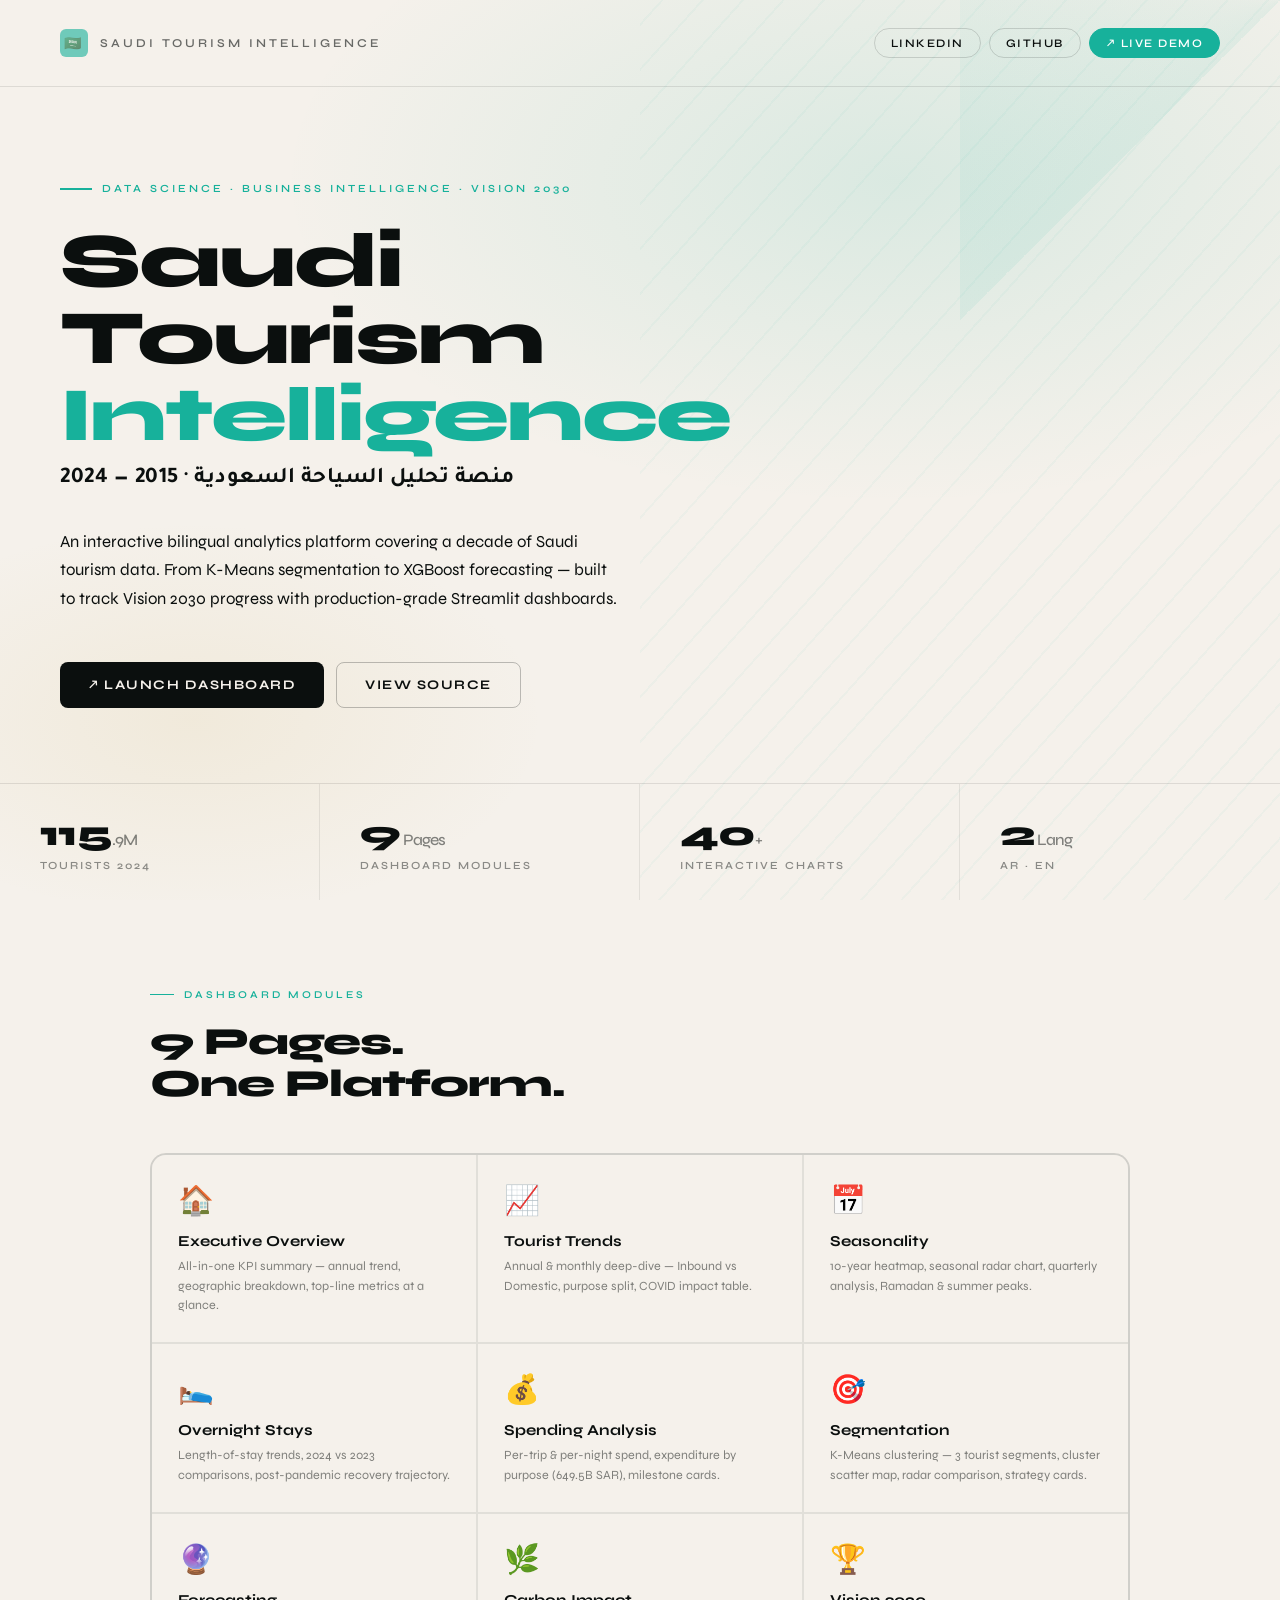
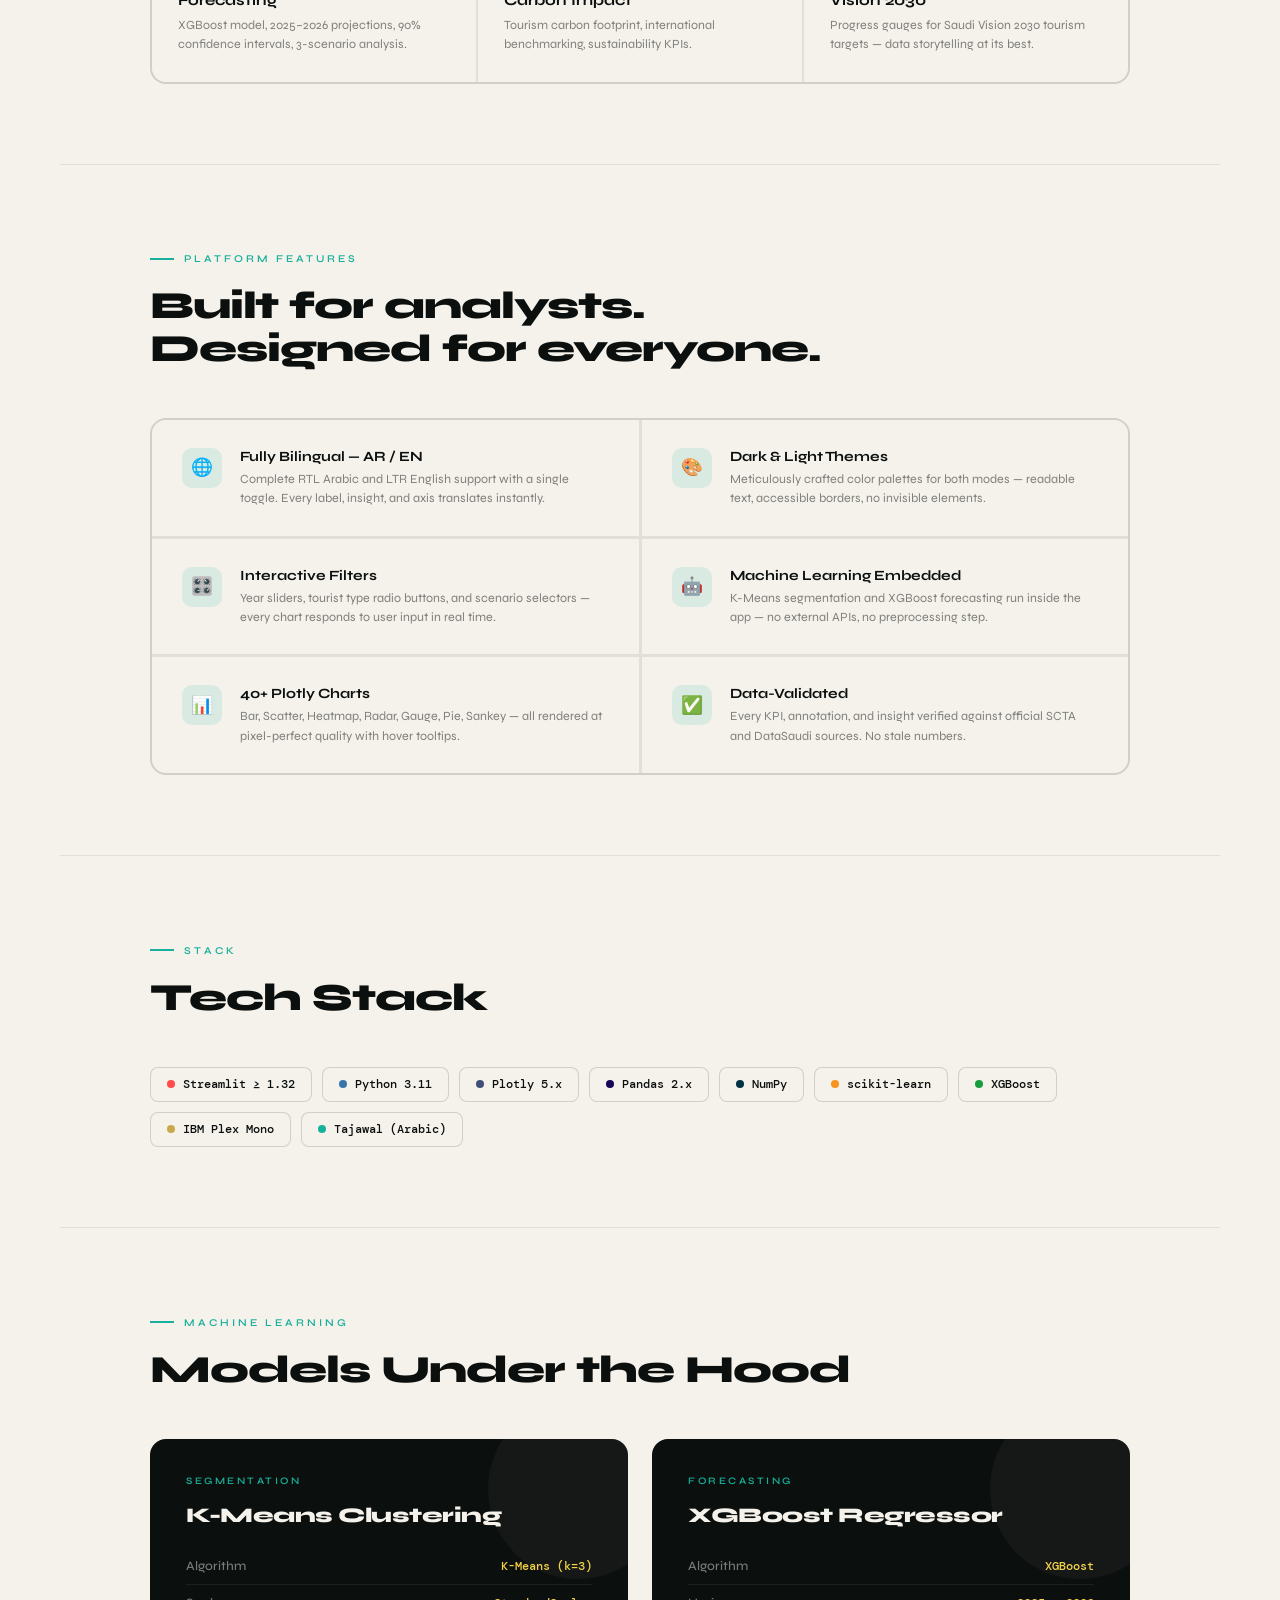
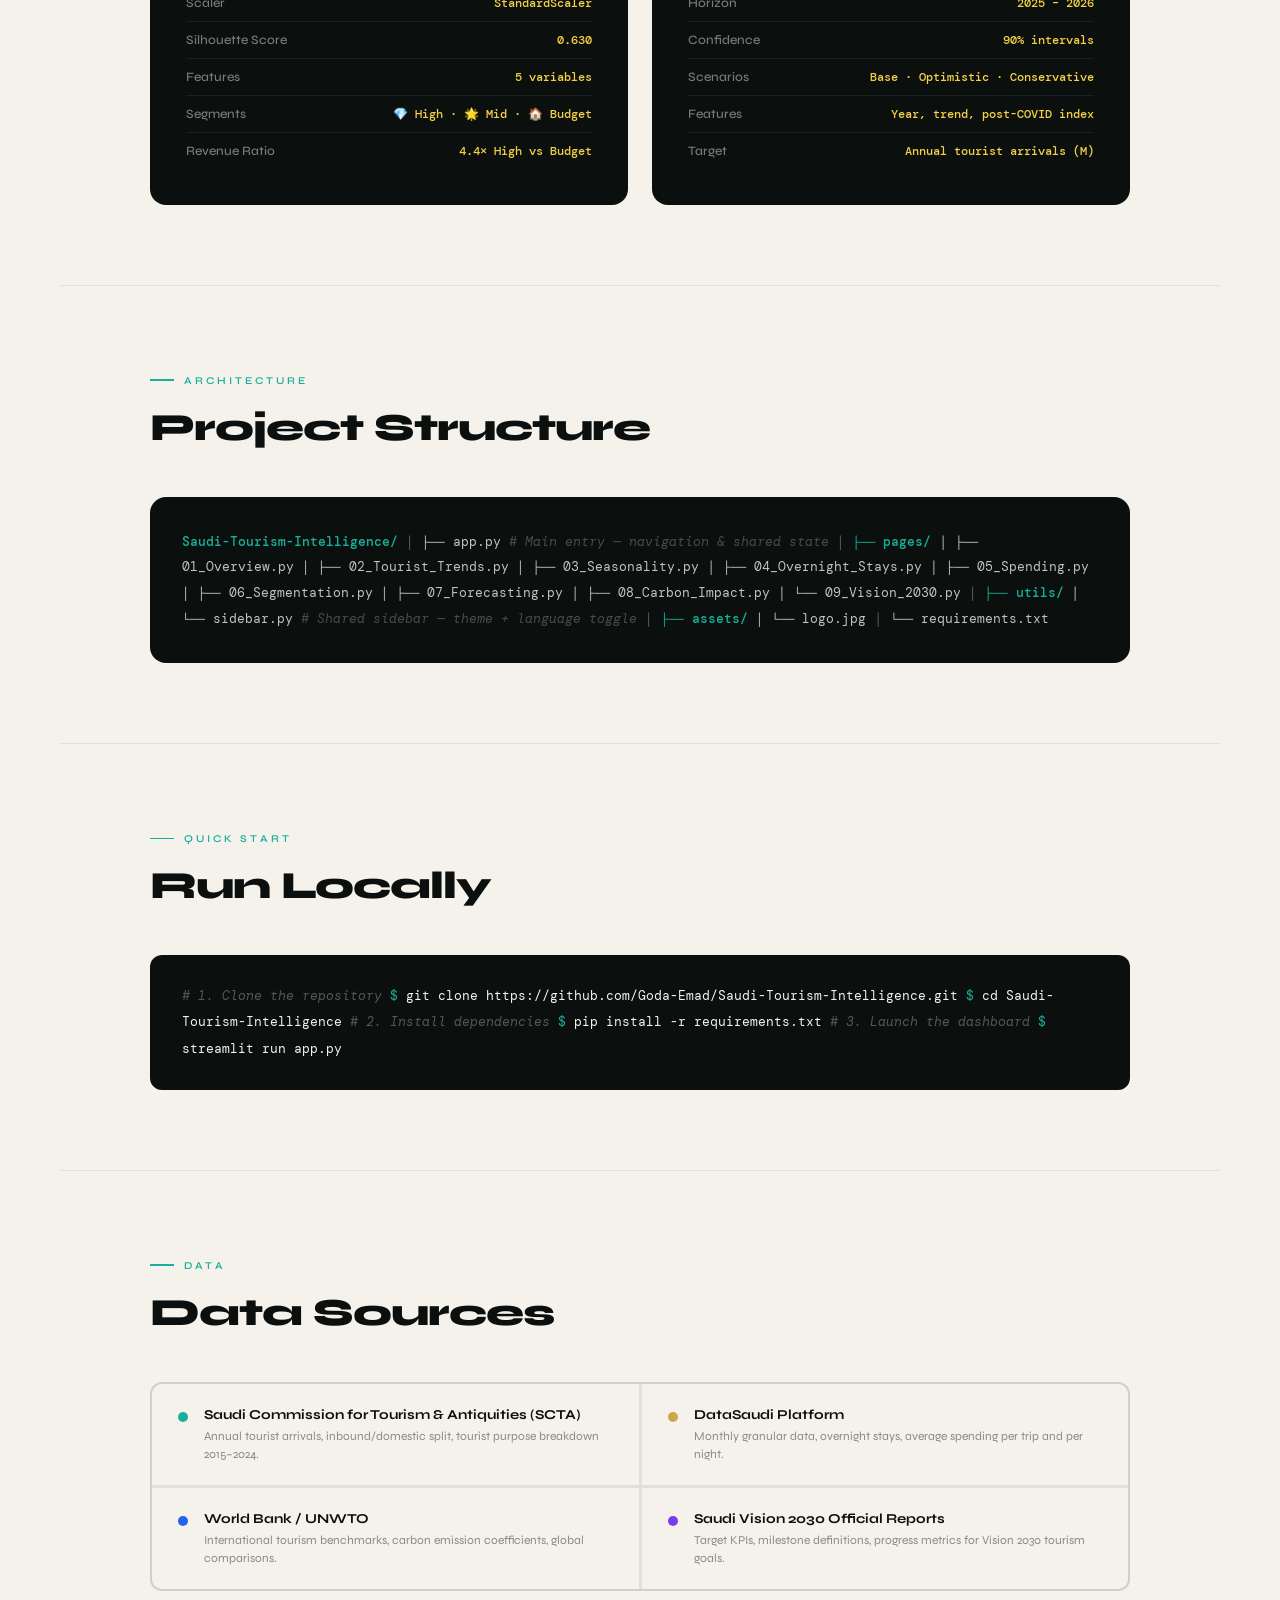
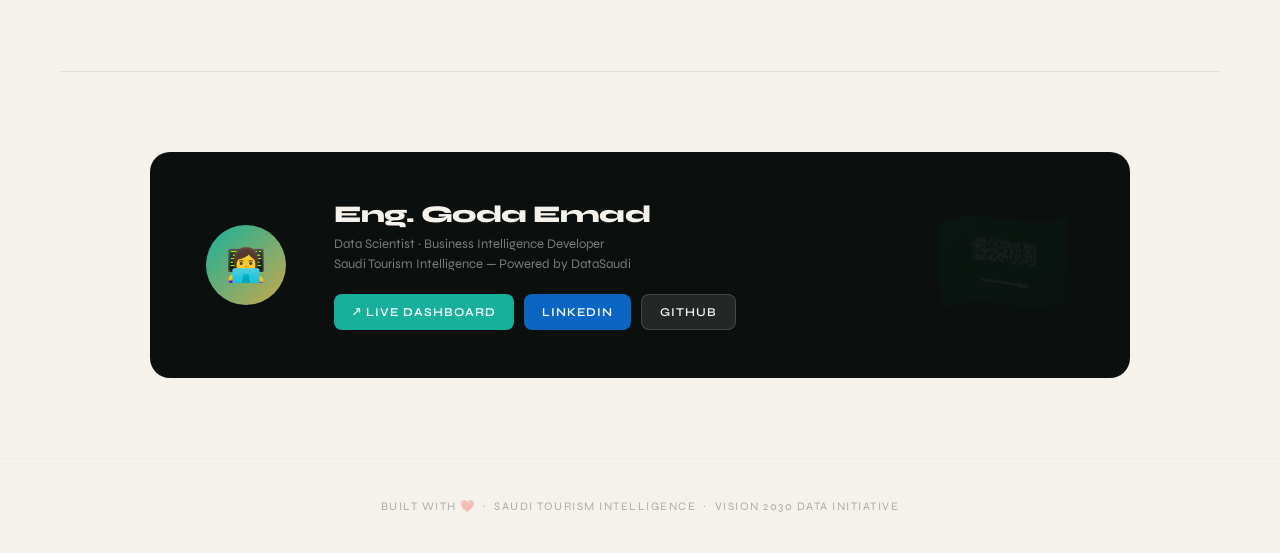
==== index.html @ 0a760229 "Rename README.html to index.html" ====
<!DOCTYPE html>
<html lang="en" dir="ltr">
<head>
<meta charset="UTF-8"/>
<meta name="viewport" content="width=device-width,initial-scale=1"/>
<title>Saudi Tourism Intelligence — README</title>
<link rel="preconnect" href="https://fonts.googleapis.com"/>
<link href="https://fonts.googleapis.com/css2?family=Syne:wght@400;500;600;700;800&family=DM+Mono:wght@400;500&family=Tajawal:wght@300;400;700;800&display=swap" rel="stylesheet"/>
<style>
*,*::before,*::after{box-sizing:border-box;margin:0;padding:0}

:root{
  --ink:#0B0F0E;
  --paper:#F5F1EB;
  --teal:#17B19B;
  --teal-dim:#0D8A79;
  --gold:#C9A84C;
  --gold-pale:#F4D044;
  --blue:#2563EB;
  --red:#DC2626;
  --green:#16A34A;
  --purple:#7C3AED;
  --sand:#E8E0D0;
  --sand2:#D9CEBC;
  --mono:'DM Mono',monospace;
  --display:'Syne',sans-serif;
  --arabic:'Tajawal',sans-serif;
}

html{scroll-behavior:smooth}

body{
  background:var(--paper);
  color:var(--ink);
  font-family:var(--display);
  overflow-x:hidden;
  cursor:default;
}

/* ── NOISE TEXTURE ── */
body::before{
  content:'';
  position:fixed;inset:0;
  background-image:url("data:image/svg+xml,%3Csvg viewBox='0 0 200 200' xmlns='http://www.w3.org/2000/svg'%3E%3Cfilter id='n'%3E%3CfeTurbulence type='fractalNoise' baseFrequency='0.9' numOctaves='4' stitchTiles='stitch'/%3E%3C/filter%3E%3Crect width='100%25' height='100%25' filter='url(%23n)' opacity='0.035'/%3E%3C/svg%3E");
  pointer-events:none;z-index:0;opacity:.6;
}

/* ── HERO ── */
.hero{
  min-height:100vh;
  display:grid;
  grid-template-rows:auto 1fr auto;
  padding:0;
  position:relative;
  overflow:hidden;
}

.hero-bg{
  position:absolute;inset:0;
  background:
    radial-gradient(ellipse 80% 60% at 70% 20%, rgba(23,177,155,.12) 0%, transparent 60%),
    radial-gradient(ellipse 50% 40% at 15% 80%, rgba(201,168,76,.10) 0%, transparent 55%),
    var(--paper);
  z-index:0;
}

/* diagonal stripe accent */
.hero-bg::after{
  content:'';
  position:absolute;
  top:-10%;right:-5%;
  width:55%;height:120%;
  background:repeating-linear-gradient(
    -48deg,
    transparent,transparent 28px,
    rgba(23,177,155,.04) 28px,rgba(23,177,155,.04) 30px
  );
}

.topbar{
  position:relative;z-index:2;
  display:flex;align-items:center;justify-content:space-between;
  padding:28px 60px;
  border-bottom:1px solid rgba(11,15,14,.1);
}

.topbar-logo{
  display:flex;align-items:center;gap:12px;
  font-size:.75rem;font-weight:600;letter-spacing:3px;text-transform:uppercase;
  color:var(--ink);opacity:.6;
}

.topbar-logo span{
  width:28px;height:28px;border-radius:6px;
  background:var(--teal);
  display:flex;align-items:center;justify-content:center;
  font-size:14px;
}

.topbar-links{
  display:flex;gap:8px;
}

.pill-link{
  display:inline-flex;align-items:center;gap:6px;
  padding:7px 16px;border-radius:999px;
  font-size:.72rem;font-weight:600;letter-spacing:1.5px;text-transform:uppercase;
  text-decoration:none;
  border:1.5px solid rgba(11,15,14,.15);
  color:var(--ink);
  transition:all .22s;
}

.pill-link:hover{
  background:var(--ink);color:var(--paper);
  border-color:var(--ink);
  transform:translateY(-1px);
}

.pill-link.accent{
  background:var(--teal);color:#fff;border-color:var(--teal);
}
.pill-link.accent:hover{
  background:var(--teal-dim);border-color:var(--teal-dim);
}

.hero-body{
  position:relative;z-index:2;
  display:flex;flex-direction:column;justify-content:center;
  padding:80px 60px 60px;
  max-width:900px;
}

.eyebrow{
  display:inline-flex;align-items:center;gap:10px;
  font-size:.68rem;font-weight:600;letter-spacing:3px;text-transform:uppercase;
  color:var(--teal);margin-bottom:28px;
  opacity:0;animation:fadeUp .7s .1s forwards;
}

.eyebrow::before{
  content:'';width:32px;height:1.5px;background:var(--teal);
}

h1{
  font-size:clamp(2.8rem,6vw,5.5rem);
  font-weight:800;line-height:1.0;
  letter-spacing:-2px;
  margin-bottom:12px;
  opacity:0;animation:fadeUp .7s .25s forwards;
}

h1 .teal{color:var(--teal)}
h1 .gold{color:var(--gold)}

.arabic-subtitle{
  font-family:var(--arabic);
  font-size:clamp(1rem,2.2vw,1.4rem);
  font-weight:700;
  color:var(--ink);opacity:.45;
  margin-bottom:36px;letter-spacing:.5px;
  opacity:0;animation:fadeUp .7s .35s forwards;
}

.hero-desc{
  font-size:1.05rem;line-height:1.7;
  color:var(--ink);opacity:.7;
  max-width:560px;
  margin-bottom:48px;
  opacity:0;animation:fadeUp .7s .45s forwards;
}

.hero-cta{
  display:flex;gap:12px;flex-wrap:wrap;
  opacity:0;animation:fadeUp .7s .55s forwards;
}

.btn{
  display:inline-flex;align-items:center;gap:8px;
  padding:14px 28px;border-radius:8px;
  font-size:.82rem;font-weight:700;letter-spacing:1.5px;text-transform:uppercase;
  text-decoration:none;transition:all .22s;
}

.btn-primary{
  background:var(--ink);color:var(--paper);
}
.btn-primary:hover{background:#1a2422;transform:translateY(-2px);box-shadow:0 8px 24px rgba(11,15,14,.2)}

.btn-outline{
  background:transparent;color:var(--ink);
  border:1.5px solid rgba(11,15,14,.25);
}
.btn-outline:hover{border-color:var(--ink);transform:translateY(-2px)}

.hero-stats{
  position:relative;z-index:2;
  display:grid;grid-template-columns:repeat(4,1fr);
  border-top:1px solid rgba(11,15,14,.1);
  opacity:0;animation:fadeUp .7s .65s forwards;
}

.hero-stat{
  padding:28px 40px;
  border-right:1px solid rgba(11,15,14,.08);
}
.hero-stat:last-child{border-right:none}

.stat-val{
  font-size:2.2rem;font-weight:800;letter-spacing:-1px;
  color:var(--ink);margin-bottom:4px;
}
.stat-val .unit{font-size:1rem;opacity:.5;font-weight:500}

.stat-lbl{
  font-size:.68rem;letter-spacing:2px;text-transform:uppercase;
  color:var(--ink);opacity:.45;font-weight:600;
}

/* ── SECTIONS ── */
section{
  max-width:1100px;margin:0 auto;
  padding:80px 60px;
  position:relative;z-index:1;
}

.section-eyebrow{
  display:inline-flex;align-items:center;gap:10px;
  font-size:.65rem;font-weight:600;letter-spacing:3px;text-transform:uppercase;
  color:var(--teal);margin-bottom:20px;
}
.section-eyebrow::before{content:'';width:24px;height:1.5px;background:var(--teal)}

.section-title{
  font-size:clamp(1.6rem,3vw,2.4rem);
  font-weight:800;letter-spacing:-1px;
  color:var(--ink);margin-bottom:48px;
  line-height:1.1;
}

/* ── DIVIDER ── */
.divider{
  width:100%;height:1px;
  background:rgba(11,15,14,.08);
  margin:0 60px;width:calc(100% - 120px);
}

/* ── PAGES GRID ── */
.pages-grid{
  display:grid;
  grid-template-columns:repeat(3,1fr);
  gap:2px;
  background:rgba(11,15,14,.08);
  border:2px solid rgba(11,15,14,.08);
  border-radius:16px;overflow:hidden;
}

.page-card{
  background:var(--paper);
  padding:28px 26px;
  transition:all .22s;
  position:relative;overflow:hidden;
}

.page-card:hover{
  background:var(--ink);
  z-index:2;
  transform:scale(1.02);
  box-shadow:0 16px 40px rgba(11,15,14,.25);
}

.page-card::before{
  content:'';
  position:absolute;bottom:0;left:0;right:0;height:3px;
  background:var(--teal);
  transform:scaleX(0);transform-origin:left;
  transition:transform .3s;
}
.page-card:hover::before{transform:scaleX(1)}

.page-emoji{
  font-size:1.8rem;margin-bottom:14px;display:block;
}

.page-name{
  font-size:.95rem;font-weight:700;
  color:var(--ink);margin-bottom:6px;
  transition:color .2s;
}
.page-card:hover .page-name{color:var(--paper)}

.page-desc{
  font-size:.78rem;line-height:1.55;
  color:var(--ink);opacity:.5;
  transition:color .2s,opacity .2s;
}
.page-card:hover .page-desc{color:var(--paper);opacity:.7}

/* ── FEATURES ── */
.features-grid{
  display:grid;grid-template-columns:1fr 1fr;gap:3px;
  background:rgba(11,15,14,.08);border-radius:16px;overflow:hidden;
  border:2px solid rgba(11,15,14,.08);
}

.feature-item{
  background:var(--paper);padding:28px 30px;
  display:flex;gap:18px;align-items:flex-start;
}

.feature-icon{
  width:40px;height:40px;border-radius:10px;
  display:flex;align-items:center;justify-content:center;
  font-size:1.1rem;flex-shrink:0;
  background:rgba(23,177,155,.12);
}

.feature-text h4{
  font-size:.88rem;font-weight:700;color:var(--ink);margin-bottom:4px;
}

.feature-text p{
  font-size:.78rem;line-height:1.55;color:var(--ink);opacity:.5;
}

/* ── TECH STACK ── */
.tech-row{
  display:flex;flex-wrap:wrap;gap:10px;
}

.tech-badge{
  display:inline-flex;align-items:center;gap:8px;
  padding:9px 16px;
  border:1.5px solid rgba(11,15,14,.15);
  border-radius:8px;
  font-family:var(--mono);
  font-size:.72rem;font-weight:500;
  color:var(--ink);
  background:var(--paper);
  transition:all .2s;
}

.tech-badge:hover{
  background:var(--ink);color:var(--paper);
  border-color:var(--ink);transform:translateY(-2px);
}

.tech-badge .dot{
  width:8px;height:8px;border-radius:50%;flex-shrink:0;
}

/* ── ML SECTION ── */
.ml-grid{
  display:grid;grid-template-columns:1fr 1fr;gap:24px;
}

.ml-card{
  background:var(--ink);color:var(--paper);
  border-radius:16px;padding:36px;
  position:relative;overflow:hidden;
}

.ml-card::before{
  content:'';
  position:absolute;top:-40px;right:-40px;
  width:180px;height:180px;border-radius:50%;
  background:rgba(255,255,255,.04);
}

.ml-card-tag{
  font-size:.62rem;font-weight:600;letter-spacing:2.5px;text-transform:uppercase;
  color:var(--teal);margin-bottom:16px;
}

.ml-card h3{
  font-size:1.3rem;font-weight:800;letter-spacing:-.5px;
  margin-bottom:20px;color:var(--paper);
}

.ml-detail{
  display:flex;justify-content:space-between;align-items:center;
  padding:10px 0;
  border-bottom:1px solid rgba(255,255,255,.07);
  font-size:.8rem;
}
.ml-detail:last-child{border-bottom:none}

.ml-detail .key{color:rgba(255,255,255,.45);font-weight:500}
.ml-detail .val{
  font-family:var(--mono);font-size:.75rem;
  color:var(--gold-pale);font-weight:500;
}

/* ── STRUCTURE ── */
.file-tree{
  background:var(--ink);
  border-radius:16px;
  padding:32px;
  font-family:var(--mono);
  font-size:.8rem;
  line-height:2;
  overflow-x:auto;
}

.ft-line{color:rgba(255,255,255,.35)}
.ft-dir{color:var(--teal);font-weight:500}
.ft-file{color:rgba(255,255,255,.75)}
.ft-comment{color:rgba(255,255,255,.25);font-style:italic}

/* ── INSTALL ── */
.code-block{
  background:var(--ink);border-radius:12px;
  padding:28px 32px;
  font-family:var(--mono);font-size:.82rem;line-height:2;
  position:relative;overflow:hidden;
}

.code-block .prompt{color:var(--teal)}
.code-block .cmd{color:var(--paper)}
.code-block .comment{color:rgba(255,255,255,.3);font-style:italic}

/* ── DATA SOURCES ── */
.sources-grid{
  display:grid;grid-template-columns:repeat(2,1fr);gap:3px;
  background:rgba(11,15,14,.08);border-radius:12px;overflow:hidden;
  border:2px solid rgba(11,15,14,.08);
}

.source-item{
  background:var(--paper);padding:22px 26px;
  display:flex;align-items:flex-start;gap:16px;
}

.source-dot{
  width:10px;height:10px;border-radius:50%;
  background:var(--teal);flex-shrink:0;margin-top:6px;
}

.source-item h4{font-size:.85rem;font-weight:700;color:var(--ink);margin-bottom:4px}
.source-item p{font-size:.75rem;color:var(--ink);opacity:.45;line-height:1.5}

/* ── AUTHOR ── */
.author-block{
  display:flex;align-items:center;gap:48px;
  background:var(--ink);border-radius:20px;
  padding:48px 56px;
  position:relative;overflow:hidden;
}

.author-block::before{
  content:'🇸🇦';
  position:absolute;right:56px;top:50%;transform:translateY(-50%);
  font-size:7rem;opacity:.06;line-height:1;
}

.author-avatar{
  width:80px;height:80px;border-radius:50%;
  background:linear-gradient(135deg,var(--teal),var(--gold));
  display:flex;align-items:center;justify-content:center;
  font-size:2rem;flex-shrink:0;
}

.author-info h3{
  font-size:1.5rem;font-weight:800;letter-spacing:-.5px;
  color:var(--paper);margin-bottom:6px;
}

.author-info p{
  font-size:.82rem;color:rgba(255,255,255,.45);margin-bottom:20px;line-height:1.5;
}

.author-links{display:flex;gap:10px;flex-wrap:wrap}

.author-link{
  display:inline-flex;align-items:center;gap:8px;
  padding:10px 18px;border-radius:8px;
  font-size:.75rem;font-weight:600;letter-spacing:1px;text-transform:uppercase;
  text-decoration:none;transition:all .2s;
}

.al-linkedin{background:#0A66C2;color:#fff}
.al-linkedin:hover{background:#0856a8;transform:translateY(-2px)}

.al-github{background:rgba(255,255,255,.1);color:var(--paper);border:1px solid rgba(255,255,255,.15)}
.al-github:hover{background:rgba(255,255,255,.18);transform:translateY(-2px)}

.al-demo{background:var(--teal);color:#fff}
.al-demo:hover{background:var(--teal-dim);transform:translateY(-2px)}

/* ── FOOTER ── */
footer{
  text-align:center;padding:40px 60px;
  border-top:1px solid rgba(11,15,14,.08);
  font-size:.72rem;letter-spacing:1.5px;text-transform:uppercase;
  color:var(--ink);opacity:.3;
}

/* ── ANIMATIONS ── */
@keyframes fadeUp{
  from{opacity:0;transform:translateY(24px)}
  to{opacity:1;transform:translateY(0)}
}

.reveal{
  opacity:0;transform:translateY(20px);
  transition:opacity .6s,transform .6s;
}
.reveal.visible{opacity:1;transform:translateY(0)}

/* stagger children */
.stagger > *:nth-child(1){transition-delay:.0s}
.stagger > *:nth-child(2){transition-delay:.08s}
.stagger > *:nth-child(3){transition-delay:.16s}
.stagger > *:nth-child(4){transition-delay:.24s}
.stagger > *:nth-child(5){transition-delay:.32s}
.stagger > *:nth-child(6){transition-delay:.40s}
.stagger > *:nth-child(7){transition-delay:.48s}
.stagger > *:nth-child(8){transition-delay:.56s}
.stagger > *:nth-child(9){transition-delay:.64s}

/* ── CORNER ACCENT ── */
.corner-accent{
  position:absolute;top:0;right:0;
  width:320px;height:320px;
  opacity:.07;pointer-events:none;
  background:
    conic-gradient(from 225deg at 100% 0%,var(--teal) 0deg,transparent 90deg);
}

@media(max-width:768px){
  .topbar{padding:20px 24px}
  .hero-body{padding:48px 24px 40px}
  section{padding:60px 24px}
  .hero-stats{grid-template-columns:repeat(2,1fr)}
  .pages-grid{grid-template-columns:1fr}
  .features-grid{grid-template-columns:1fr}
  .ml-grid{grid-template-columns:1fr}
  .sources-grid{grid-template-columns:1fr}
  .author-block{flex-direction:column;padding:36px 28px;text-align:center}
  .author-links{justify-content:center}
  .hero-stat{padding:20px 24px}
}
</style>
</head>
<body>

<!-- ══ HERO ══════════════════════════════════════════════════════ -->
<div class="hero">
  <div class="hero-bg"></div>
  <div class="corner-accent"></div>

  <!-- topbar -->
  <nav class="topbar">
    <div class="topbar-logo">
      <span>🇸🇦</span>
      Saudi Tourism Intelligence
    </div>
    <div class="topbar-links">
      <a class="pill-link" href="https://www.linkedin.com/in/goda-emad/" target="_blank">LinkedIn</a>
      <a class="pill-link" href="https://github.com/Goda-Emad/Saudi-Tourism-Intelligence/tree/main" target="_blank">GitHub</a>
      <a class="pill-link accent" href="https://saudi-tourism-intelligence-zyayphbqpoqx623bg5neme.streamlit.app/" target="_blank">↗ Live Demo</a>
    </div>
  </nav>

  <!-- hero body -->
  <div class="hero-body">
    <div class="eyebrow">Data Science · Business Intelligence · Vision 2030</div>
    <h1>Saudi Tourism<br/><span class="teal">Intelligence</span></h1>
    <div class="arabic-subtitle">منصة تحليل السياحة السعودية · 2015 — 2024</div>
    <p class="hero-desc">
      An interactive bilingual analytics platform covering a decade of Saudi tourism data.
      From K-Means segmentation to XGBoost forecasting — built to track Vision 2030 progress
      with production-grade Streamlit dashboards.
    </p>
    <div class="hero-cta">
      <a class="btn btn-primary" href="https://saudi-tourism-intelligence-zyayphbqpoqx623bg5neme.streamlit.app/" target="_blank">↗ Launch Dashboard</a>
      <a class="btn btn-outline" href="https://github.com/Goda-Emad/Saudi-Tourism-Intelligence/tree/main" target="_blank">View Source</a>
    </div>
  </div>

  <!-- stats -->
  <div class="hero-stats">
    <div class="hero-stat">
      <div class="stat-val">115<span class="unit">.9M</span></div>
      <div class="stat-lbl">Tourists 2024</div>
    </div>
    <div class="hero-stat">
      <div class="stat-val">9<span class="unit"> Pages</span></div>
      <div class="stat-lbl">Dashboard Modules</div>
    </div>
    <div class="hero-stat">
      <div class="stat-val">40<span class="unit">+</span></div>
      <div class="stat-lbl">Interactive Charts</div>
    </div>
    <div class="hero-stat">
      <div class="stat-val">2<span class="unit"> Lang</span></div>
      <div class="stat-lbl">AR · EN</div>
    </div>
  </div>
</div>

<!-- ══ PAGES ═════════════════════════════════════════════════════ -->
<section>
  <div class="section-eyebrow reveal">Dashboard Modules</div>
  <h2 class="section-title reveal">9 Pages.<br/>One Platform.</h2>

  <div class="pages-grid stagger reveal">
    <div class="page-card">
      <span class="page-emoji">🏠</span>
      <div class="page-name">Executive Overview</div>
      <div class="page-desc">All-in-one KPI summary — annual trend, geographic breakdown, top-line metrics at a glance.</div>
    </div>
    <div class="page-card">
      <span class="page-emoji">📈</span>
      <div class="page-name">Tourist Trends</div>
      <div class="page-desc">Annual & monthly deep-dive — Inbound vs Domestic, purpose split, COVID impact table.</div>
    </div>
    <div class="page-card">
      <span class="page-emoji">📅</span>
      <div class="page-name">Seasonality</div>
      <div class="page-desc">10-year heatmap, seasonal radar chart, quarterly analysis, Ramadan & summer peaks.</div>
    </div>
    <div class="page-card">
      <span class="page-emoji">🛌</span>
      <div class="page-name">Overnight Stays</div>
      <div class="page-desc">Length-of-stay trends, 2024 vs 2023 comparisons, post-pandemic recovery trajectory.</div>
    </div>
    <div class="page-card">
      <span class="page-emoji">💰</span>
      <div class="page-name">Spending Analysis</div>
      <div class="page-desc">Per-trip & per-night spend, expenditure by purpose (649.5B SAR), milestone cards.</div>
    </div>
    <div class="page-card">
      <span class="page-emoji">🎯</span>
      <div class="page-name">Segmentation</div>
      <div class="page-desc">K-Means clustering — 3 tourist segments, cluster scatter map, radar comparison, strategy cards.</div>
    </div>
    <div class="page-card">
      <span class="page-emoji">🔮</span>
      <div class="page-name">Forecasting</div>
      <div class="page-desc">XGBoost model, 2025–2026 projections, 90% confidence intervals, 3-scenario analysis.</div>
    </div>
    <div class="page-card">
      <span class="page-emoji">🌿</span>
      <div class="page-name">Carbon Impact</div>
      <div class="page-desc">Tourism carbon footprint, international benchmarking, sustainability KPIs.</div>
    </div>
    <div class="page-card">
      <span class="page-emoji">🏆</span>
      <div class="page-name">Vision 2030</div>
      <div class="page-desc">Progress gauges for Saudi Vision 2030 tourism targets — data storytelling at its best.</div>
    </div>
  </div>
</section>

<div class="divider"></div>

<!-- ══ FEATURES ══════════════════════════════════════════════════ -->
<section>
  <div class="section-eyebrow reveal">Platform Features</div>
  <h2 class="section-title reveal">Built for analysts.<br/>Designed for everyone.</h2>

  <div class="features-grid stagger reveal">
    <div class="feature-item">
      <div class="feature-icon">🌐</div>
      <div class="feature-text">
        <h4>Fully Bilingual — AR / EN</h4>
        <p>Complete RTL Arabic and LTR English support with a single toggle. Every label, insight, and axis translates instantly.</p>
      </div>
    </div>
    <div class="feature-item">
      <div class="feature-icon">🎨</div>
      <div class="feature-text">
        <h4>Dark & Light Themes</h4>
        <p>Meticulously crafted color palettes for both modes — readable text, accessible borders, no invisible elements.</p>
      </div>
    </div>
    <div class="feature-item">
      <div class="feature-icon">🎛️</div>
      <div class="feature-text">
        <h4>Interactive Filters</h4>
        <p>Year sliders, tourist type radio buttons, and scenario selectors — every chart responds to user input in real time.</p>
      </div>
    </div>
    <div class="feature-item">
      <div class="feature-icon">🤖</div>
      <div class="feature-text">
        <h4>Machine Learning Embedded</h4>
        <p>K-Means segmentation and XGBoost forecasting run inside the app — no external APIs, no preprocessing step.</p>
      </div>
    </div>
    <div class="feature-item">
      <div class="feature-icon">📊</div>
      <div class="feature-text">
        <h4>40+ Plotly Charts</h4>
        <p>Bar, Scatter, Heatmap, Radar, Gauge, Pie, Sankey — all rendered at pixel-perfect quality with hover tooltips.</p>
      </div>
    </div>
    <div class="feature-item">
      <div class="feature-icon">✅</div>
      <div class="feature-text">
        <h4>Data-Validated</h4>
        <p>Every KPI, annotation, and insight verified against official SCTA and DataSaudi sources. No stale numbers.</p>
      </div>
    </div>
  </div>
</section>

<div class="divider"></div>

<!-- ══ TECH STACK ═════════════════════════════════════════════════ -->
<section>
  <div class="section-eyebrow reveal">Stack</div>
  <h2 class="section-title reveal">Tech Stack</h2>

  <div class="tech-row reveal stagger">
    <div class="tech-badge"><span class="dot" style="background:#FF4B4B"></span>Streamlit ≥ 1.32</div>
    <div class="tech-badge"><span class="dot" style="background:#3776AB"></span>Python 3.11</div>
    <div class="tech-badge"><span class="dot" style="background:#3F4F75"></span>Plotly 5.x</div>
    <div class="tech-badge"><span class="dot" style="background:#150458"></span>Pandas 2.x</div>
    <div class="tech-badge"><span class="dot" style="background:#013243"></span>NumPy</div>
    <div class="tech-badge"><span class="dot" style="background:#F7931E"></span>scikit-learn</div>
    <div class="tech-badge"><span class="dot" style="background:#189C3E"></span>XGBoost</div>
    <div class="tech-badge"><span class="dot" style="background:#C9A84C"></span>IBM Plex Mono</div>
    <div class="tech-badge"><span class="dot" style="background:#17B19B"></span>Tajawal (Arabic)</div>
  </div>
</section>

<div class="divider"></div>

<!-- ══ ML ════════════════════════════════════════════════════════ -->
<section>
  <div class="section-eyebrow reveal">Machine Learning</div>
  <h2 class="section-title reveal">Models Under the Hood</h2>

  <div class="ml-grid reveal">
    <div class="ml-card">
      <div class="ml-card-tag">Segmentation</div>
      <h3>K-Means Clustering</h3>
      <div class="ml-detail"><span class="key">Algorithm</span><span class="val">K-Means (k=3)</span></div>
      <div class="ml-detail"><span class="key">Scaler</span><span class="val">StandardScaler</span></div>
      <div class="ml-detail"><span class="key">Silhouette Score</span><span class="val">0.630</span></div>
      <div class="ml-detail"><span class="key">Features</span><span class="val">5 variables</span></div>
      <div class="ml-detail"><span class="key">Segments</span><span class="val">💎 High · 🌟 Mid · 🏠 Budget</span></div>
      <div class="ml-detail"><span class="key">Revenue Ratio</span><span class="val">4.4× High vs Budget</span></div>
    </div>
    <div class="ml-card">
      <div class="ml-card-tag">Forecasting</div>
      <h3>XGBoost Regressor</h3>
      <div class="ml-detail"><span class="key">Algorithm</span><span class="val">XGBoost</span></div>
      <div class="ml-detail"><span class="key">Horizon</span><span class="val">2025 – 2026</span></div>
      <div class="ml-detail"><span class="key">Confidence</span><span class="val">90% intervals</span></div>
      <div class="ml-detail"><span class="key">Scenarios</span><span class="val">Base · Optimistic · Conservative</span></div>
      <div class="ml-detail"><span class="key">Features</span><span class="val">Year, trend, post-COVID index</span></div>
      <div class="ml-detail"><span class="key">Target</span><span class="val">Annual tourist arrivals (M)</span></div>
    </div>
  </div>
</section>

<div class="divider"></div>

<!-- ══ FILE STRUCTURE ════════════════════════════════════════════ -->
<section>
  <div class="section-eyebrow reveal">Architecture</div>
  <h2 class="section-title reveal">Project Structure</h2>

  <div class="file-tree reveal">
<span class="ft-dir">Saudi-Tourism-Intelligence/</span>
<span class="ft-line">│</span>
<span class="ft-file">├── app.py                       </span><span class="ft-comment">  # Main entry — navigation & shared state</span>
<span class="ft-line">│</span>
<span class="ft-dir">├── pages/</span>
<span class="ft-file">│   ├── 01_Overview.py</span>
<span class="ft-file">│   ├── 02_Tourist_Trends.py</span>
<span class="ft-file">│   ├── 03_Seasonality.py</span>
<span class="ft-file">│   ├── 04_Overnight_Stays.py</span>
<span class="ft-file">│   ├── 05_Spending.py</span>
<span class="ft-file">│   ├── 06_Segmentation.py</span>
<span class="ft-file">│   ├── 07_Forecasting.py</span>
<span class="ft-file">│   ├── 08_Carbon_Impact.py</span>
<span class="ft-file">│   └── 09_Vision_2030.py</span>
<span class="ft-line">│</span>
<span class="ft-dir">├── utils/</span>
<span class="ft-file">│   └── sidebar.py               </span><span class="ft-comment">  # Shared sidebar — theme + language toggle</span>
<span class="ft-line">│</span>
<span class="ft-dir">├── assets/</span>
<span class="ft-file">│   └── logo.jpg</span>
<span class="ft-line">│</span>
<span class="ft-file">└── requirements.txt</span>
  </div>
</section>

<div class="divider"></div>

<!-- ══ INSTALL ═══════════════════════════════════════════════════ -->
<section>
  <div class="section-eyebrow reveal">Quick Start</div>
  <h2 class="section-title reveal">Run Locally</h2>

  <div class="code-block reveal">
<span class="comment"># 1. Clone the repository</span>
<span class="prompt">$ </span><span class="cmd">git clone https://github.com/Goda-Emad/Saudi-Tourism-Intelligence.git</span>
<span class="prompt">$ </span><span class="cmd">cd Saudi-Tourism-Intelligence</span>

<span class="comment"># 2. Install dependencies</span>
<span class="prompt">$ </span><span class="cmd">pip install -r requirements.txt</span>

<span class="comment"># 3. Launch the dashboard</span>
<span class="prompt">$ </span><span class="cmd">streamlit run app.py</span>
  </div>
</section>

<div class="divider"></div>

<!-- ══ DATA SOURCES ══════════════════════════════════════════════ -->
<section>
  <div class="section-eyebrow reveal">Data</div>
  <h2 class="section-title reveal">Data Sources</h2>

  <div class="sources-grid stagger reveal">
    <div class="source-item">
      <div class="source-dot"></div>
      <div>
        <h4>Saudi Commission for Tourism & Antiquities (SCTA)</h4>
        <p>Annual tourist arrivals, inbound/domestic split, tourist purpose breakdown 2015–2024.</p>
      </div>
    </div>
    <div class="source-item">
      <div class="source-dot" style="background:var(--gold)"></div>
      <div>
        <h4>DataSaudi Platform</h4>
        <p>Monthly granular data, overnight stays, average spending per trip and per night.</p>
      </div>
    </div>
    <div class="source-item">
      <div class="source-dot" style="background:var(--blue)"></div>
      <div>
        <h4>World Bank / UNWTO</h4>
        <p>International tourism benchmarks, carbon emission coefficients, global comparisons.</p>
      </div>
    </div>
    <div class="source-item">
      <div class="source-dot" style="background:var(--purple)"></div>
      <div>
        <h4>Saudi Vision 2030 Official Reports</h4>
        <p>Target KPIs, milestone definitions, progress metrics for Vision 2030 tourism goals.</p>
      </div>
    </div>
  </div>
</section>

<div class="divider"></div>

<!-- ══ AUTHOR ════════════════════════════════════════════════════ -->
<section>
  <div class="author-block reveal">
    <div class="author-avatar">👩‍💻</div>
    <div class="author-info">
      <h3>Eng. Goda Emad</h3>
      <p>Data Scientist · Business Intelligence Developer<br/>
      Saudi Tourism Intelligence — Powered by DataSaudi</p>
      <div class="author-links">
        <a class="author-link al-demo" href="https://saudi-tourism-intelligence-zyayphbqpoqx623bg5neme.streamlit.app/" target="_blank">↗ Live Dashboard</a>
        <a class="author-link al-linkedin" href="https://www.linkedin.com/in/goda-emad/" target="_blank">LinkedIn</a>
        <a class="author-link al-github" href="https://github.com/Goda-Emad/Saudi-Tourism-Intelligence/tree/main" target="_blank">GitHub</a>
      </div>
    </div>
  </div>
</section>

<!-- ══ FOOTER ════════════════════════════════════════════════════ -->
<footer>
  Built with ❤️ &nbsp;·&nbsp; Saudi Tourism Intelligence &nbsp;·&nbsp; Vision 2030 Data Initiative
</footer>

<script>
// scroll reveal
const obs = new IntersectionObserver(entries => {
  entries.forEach(e => {
    if(e.isIntersecting){
      e.target.classList.add('visible');
      // stagger children
      if(e.target.classList.contains('stagger')){
        [...e.target.children].forEach((c,i) => {
          c.style.transitionDelay = (i * 0.07) + 's';
          c.classList.add('reveal');
          setTimeout(() => c.classList.add('visible'), i * 70);
        });
      }
    }
  });
}, {threshold: 0.1});

document.querySelectorAll('.reveal').forEach(el => obs.observe(el));
</script>
</body>
</html>
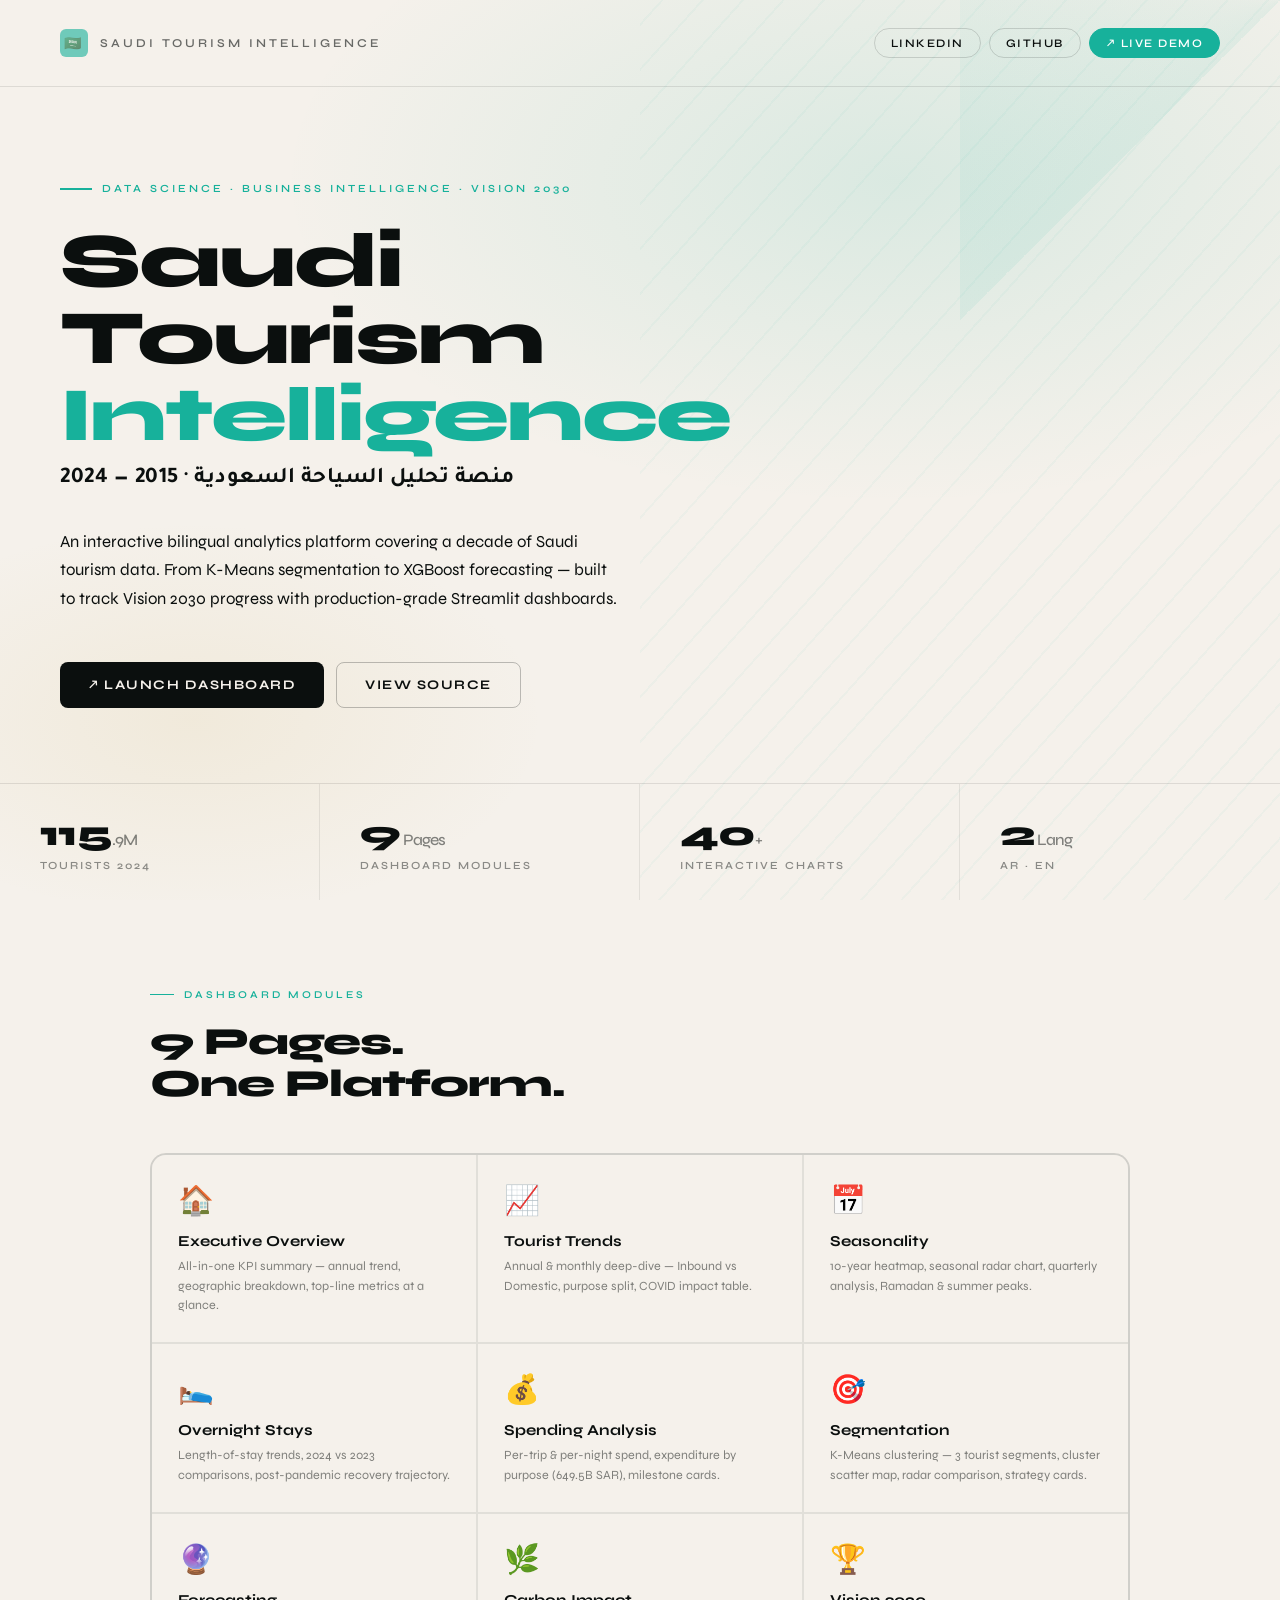
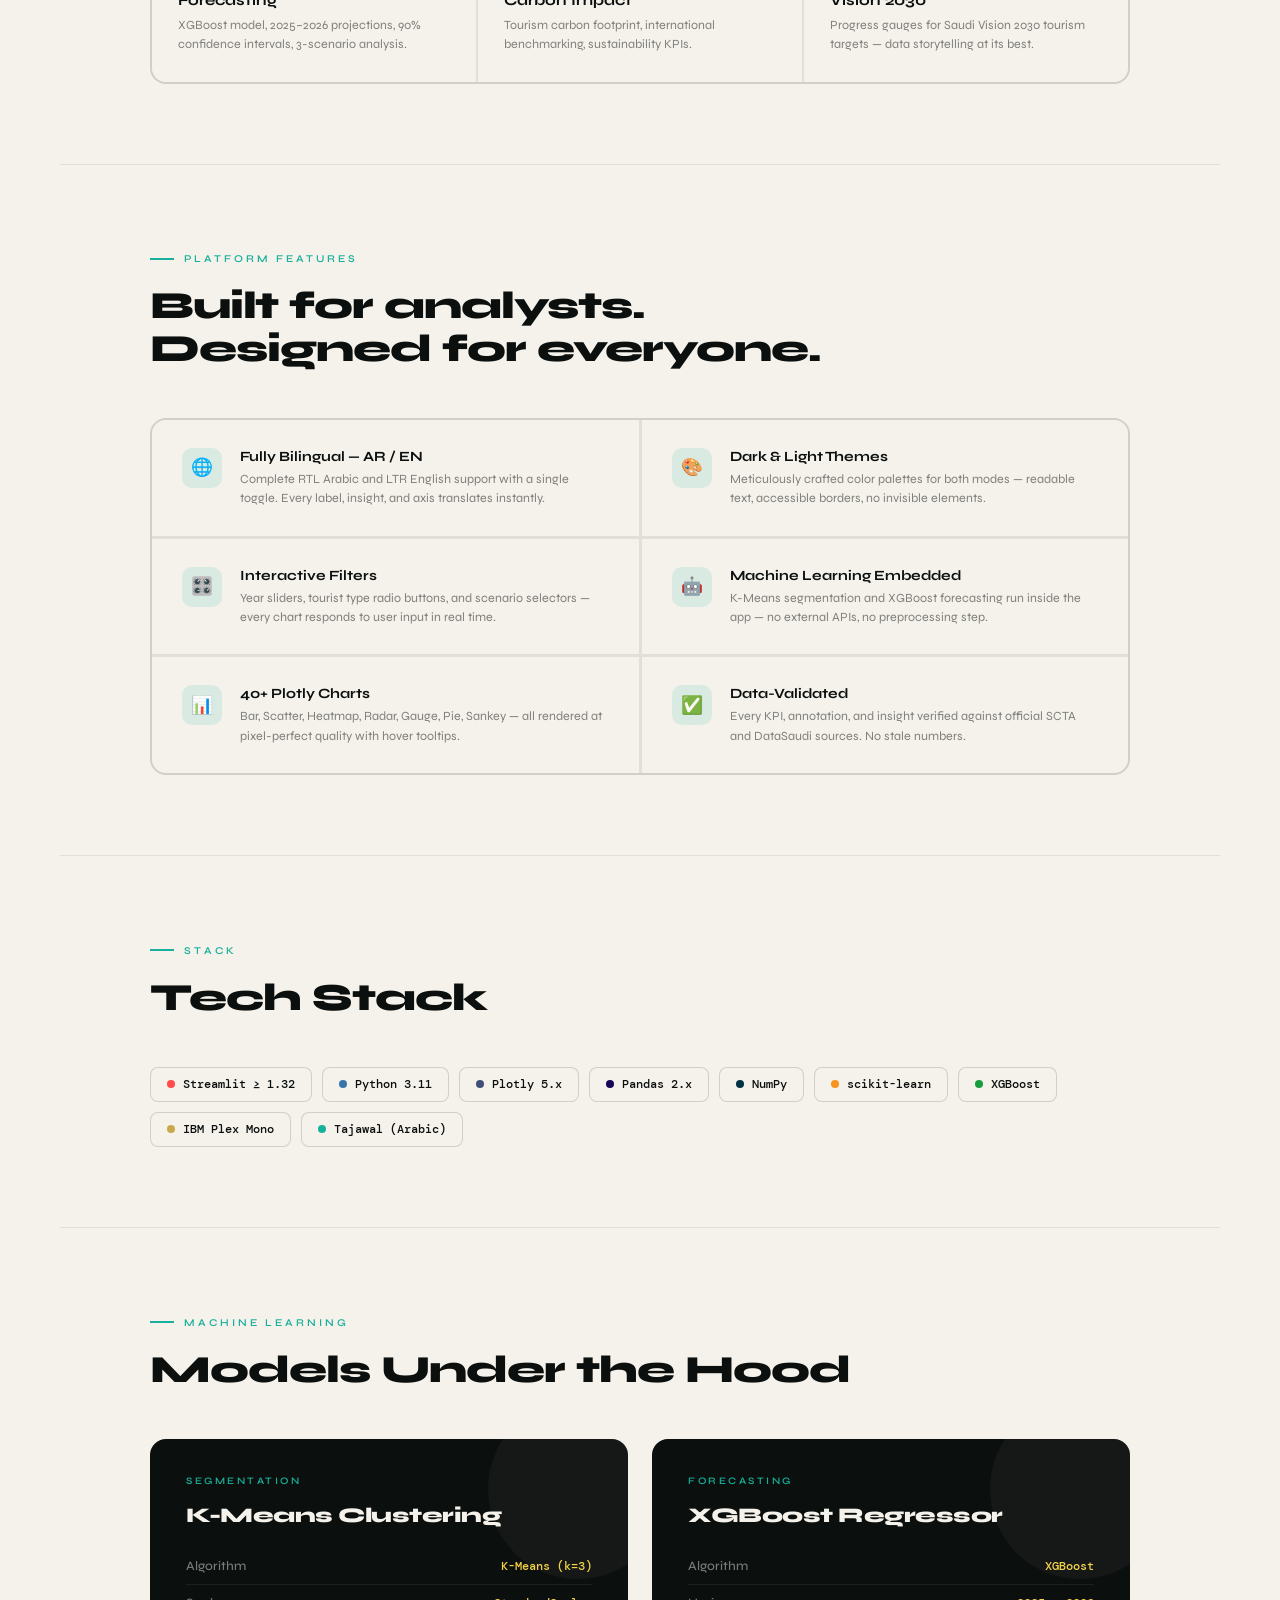
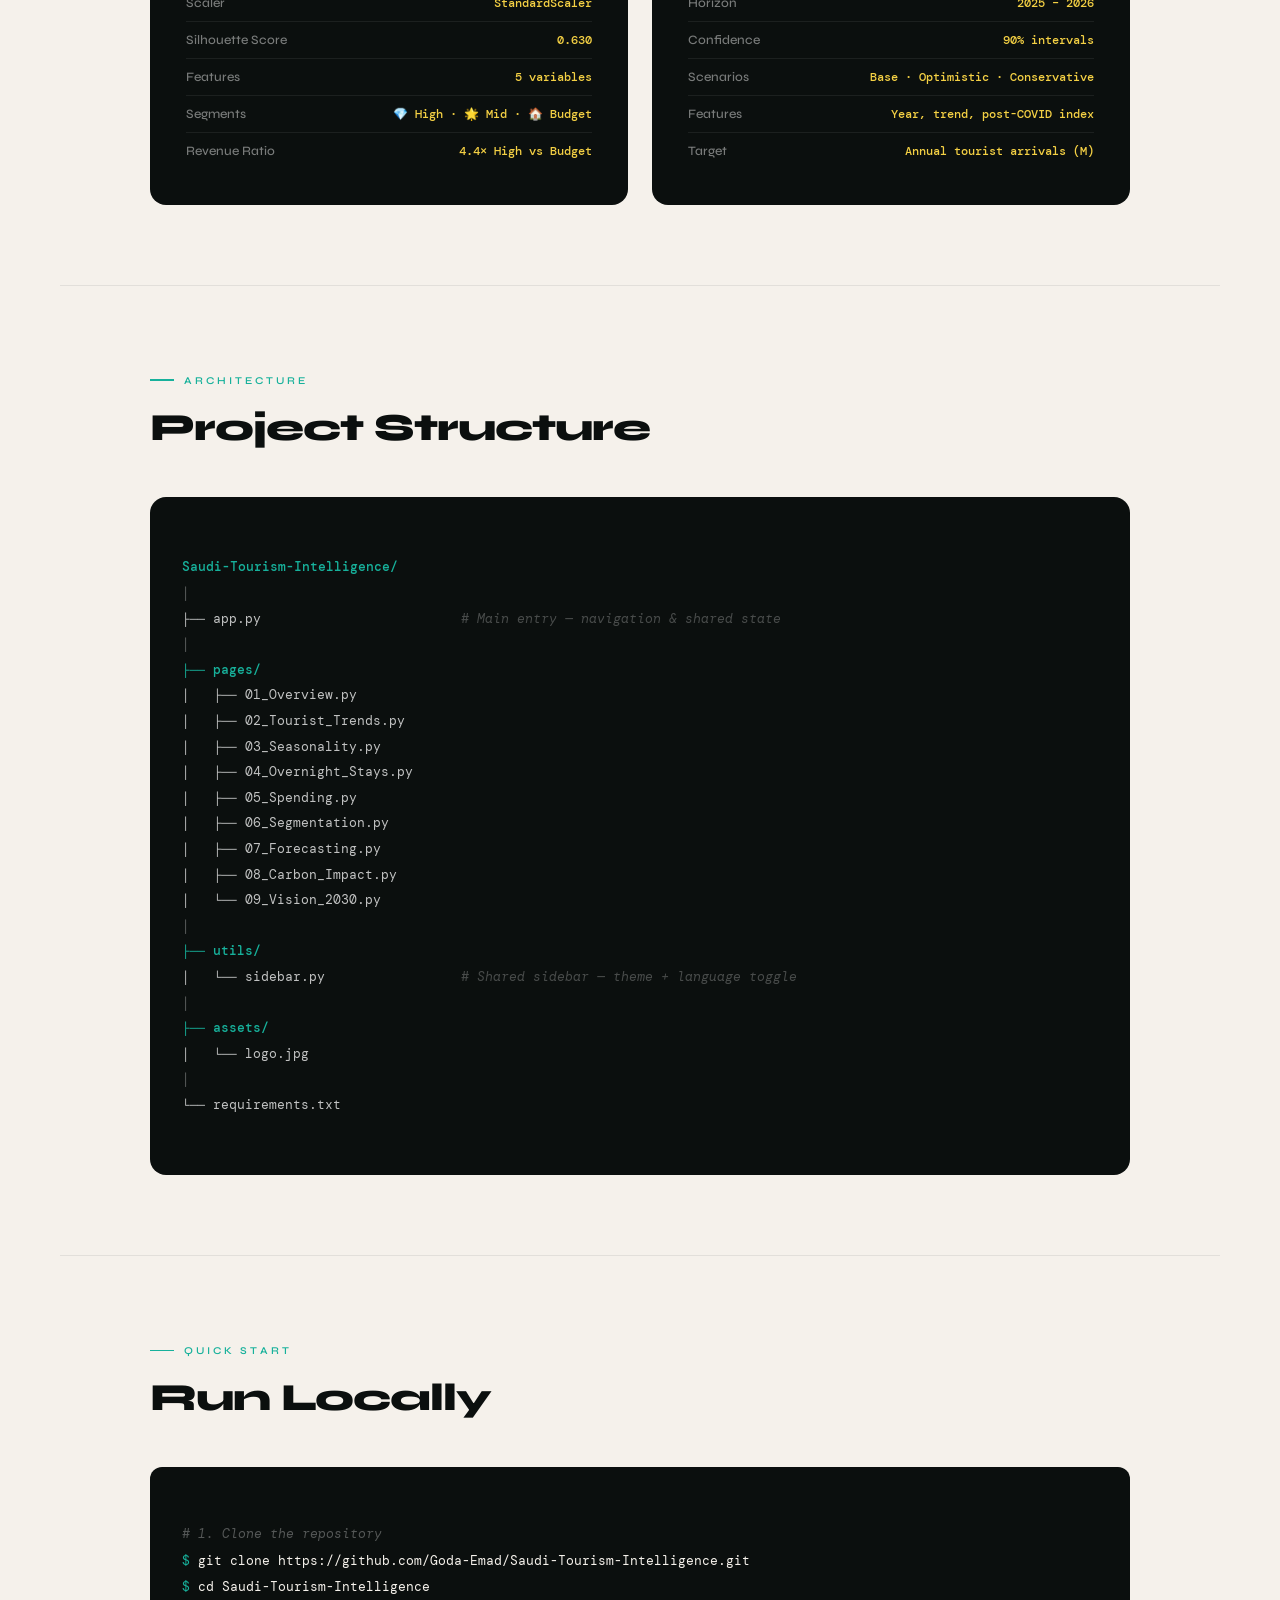
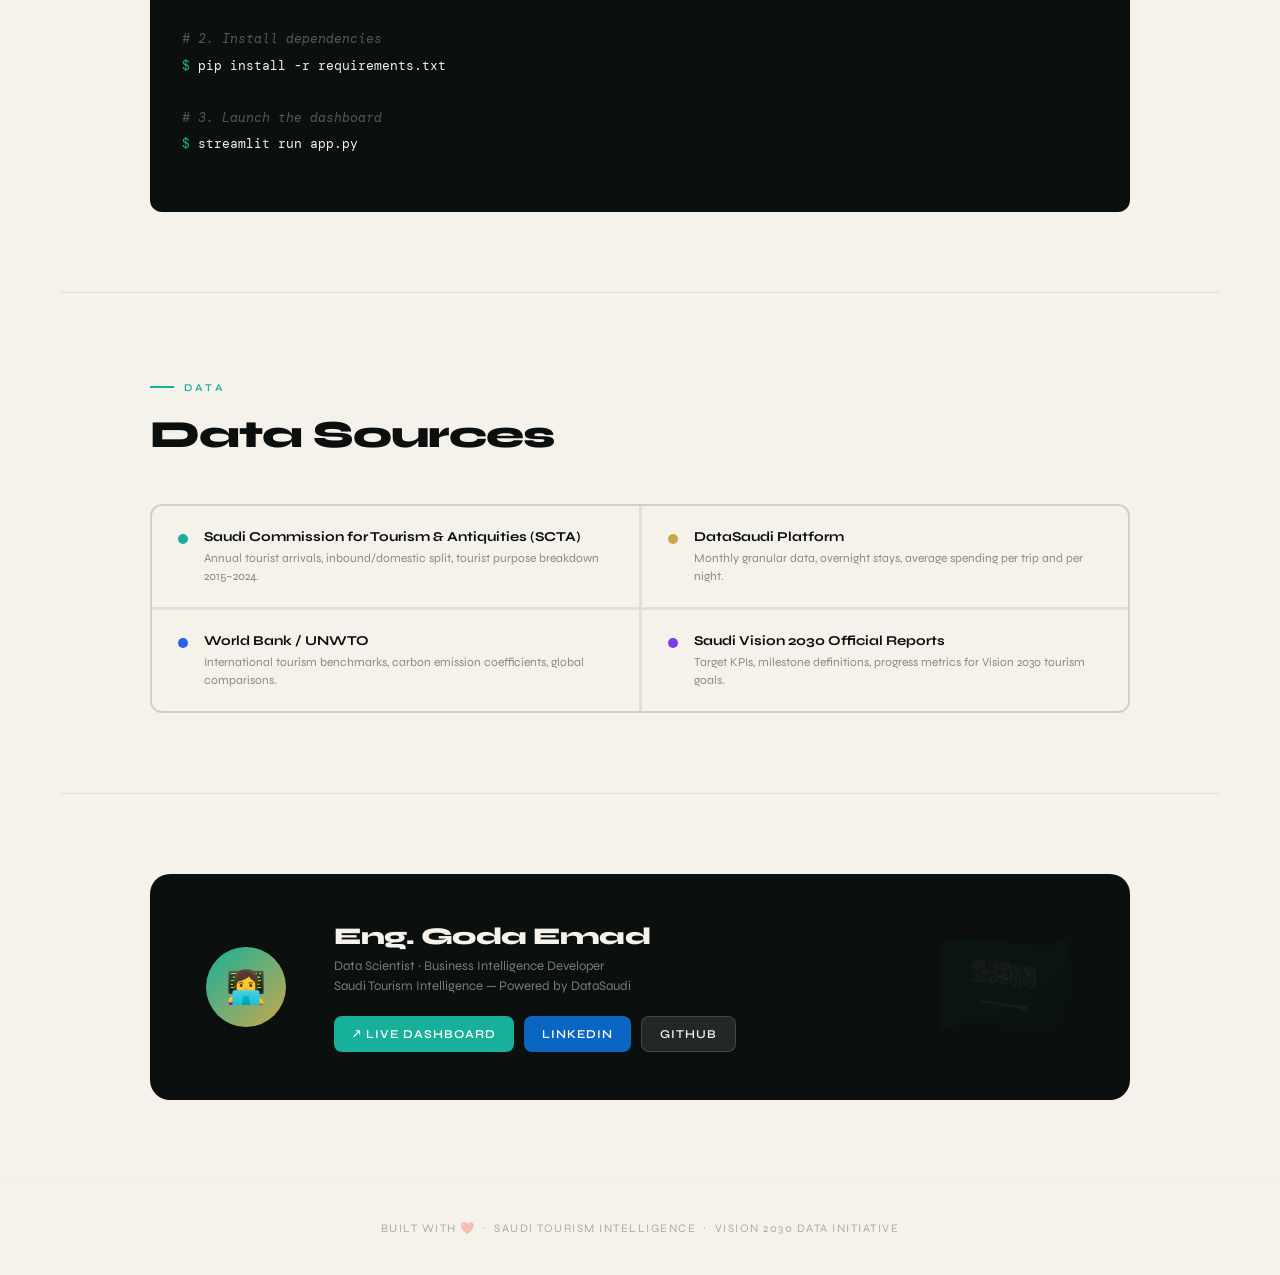
==== commit e4fba7f3: "Update index.html" ====
--- a/index.html
+++ b/index.html
@@ -400,6 +400,8 @@
   font-size:.8rem;
   line-height:2;
   overflow-x:auto;
+  white-space:pre;
+  display:block;
 }
 
 .ft-line{color:rgba(255,255,255,.35)}
@@ -413,6 +415,9 @@
   padding:28px 32px;
   font-family:var(--mono);font-size:.82rem;line-height:2;
   position:relative;overflow:hidden;
+  white-space:pre;
+  display:block;
+  overflow-x:auto;
 }
 
 .code-block .prompt{color:var(--teal)}
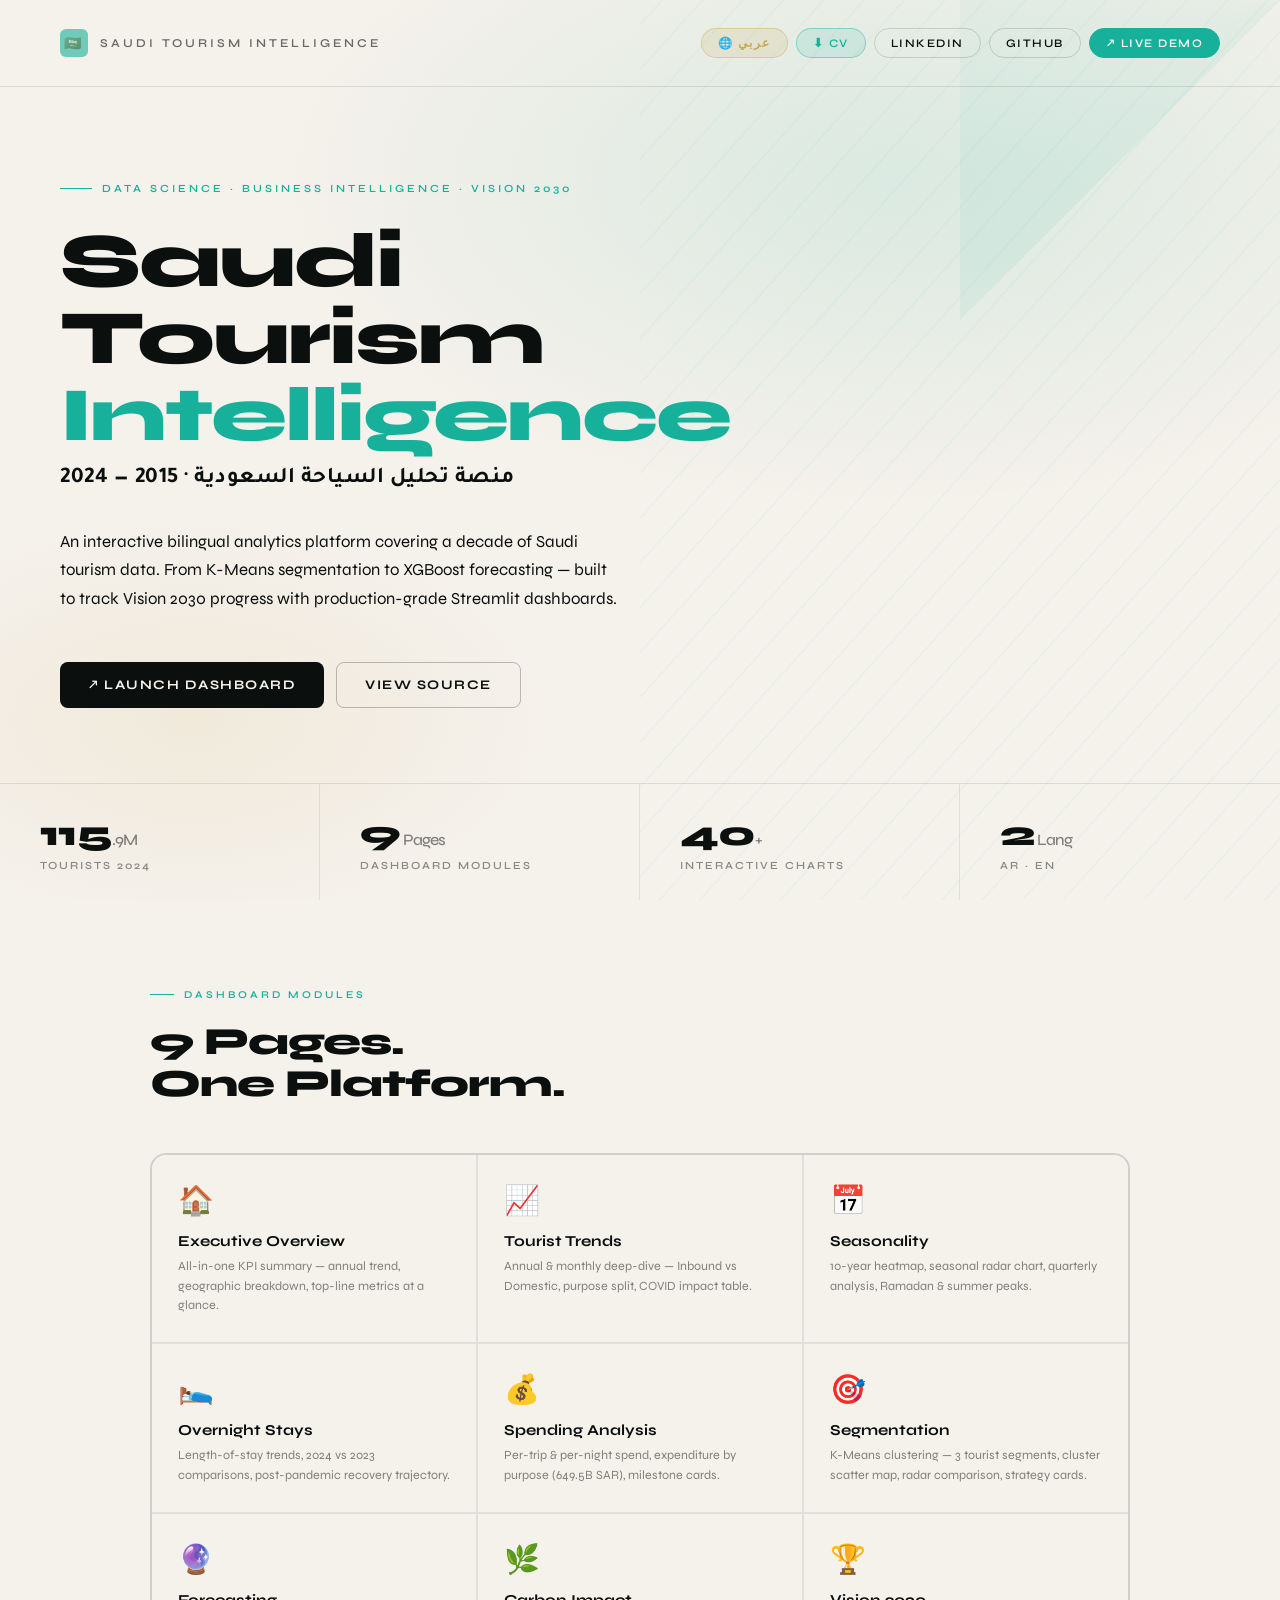
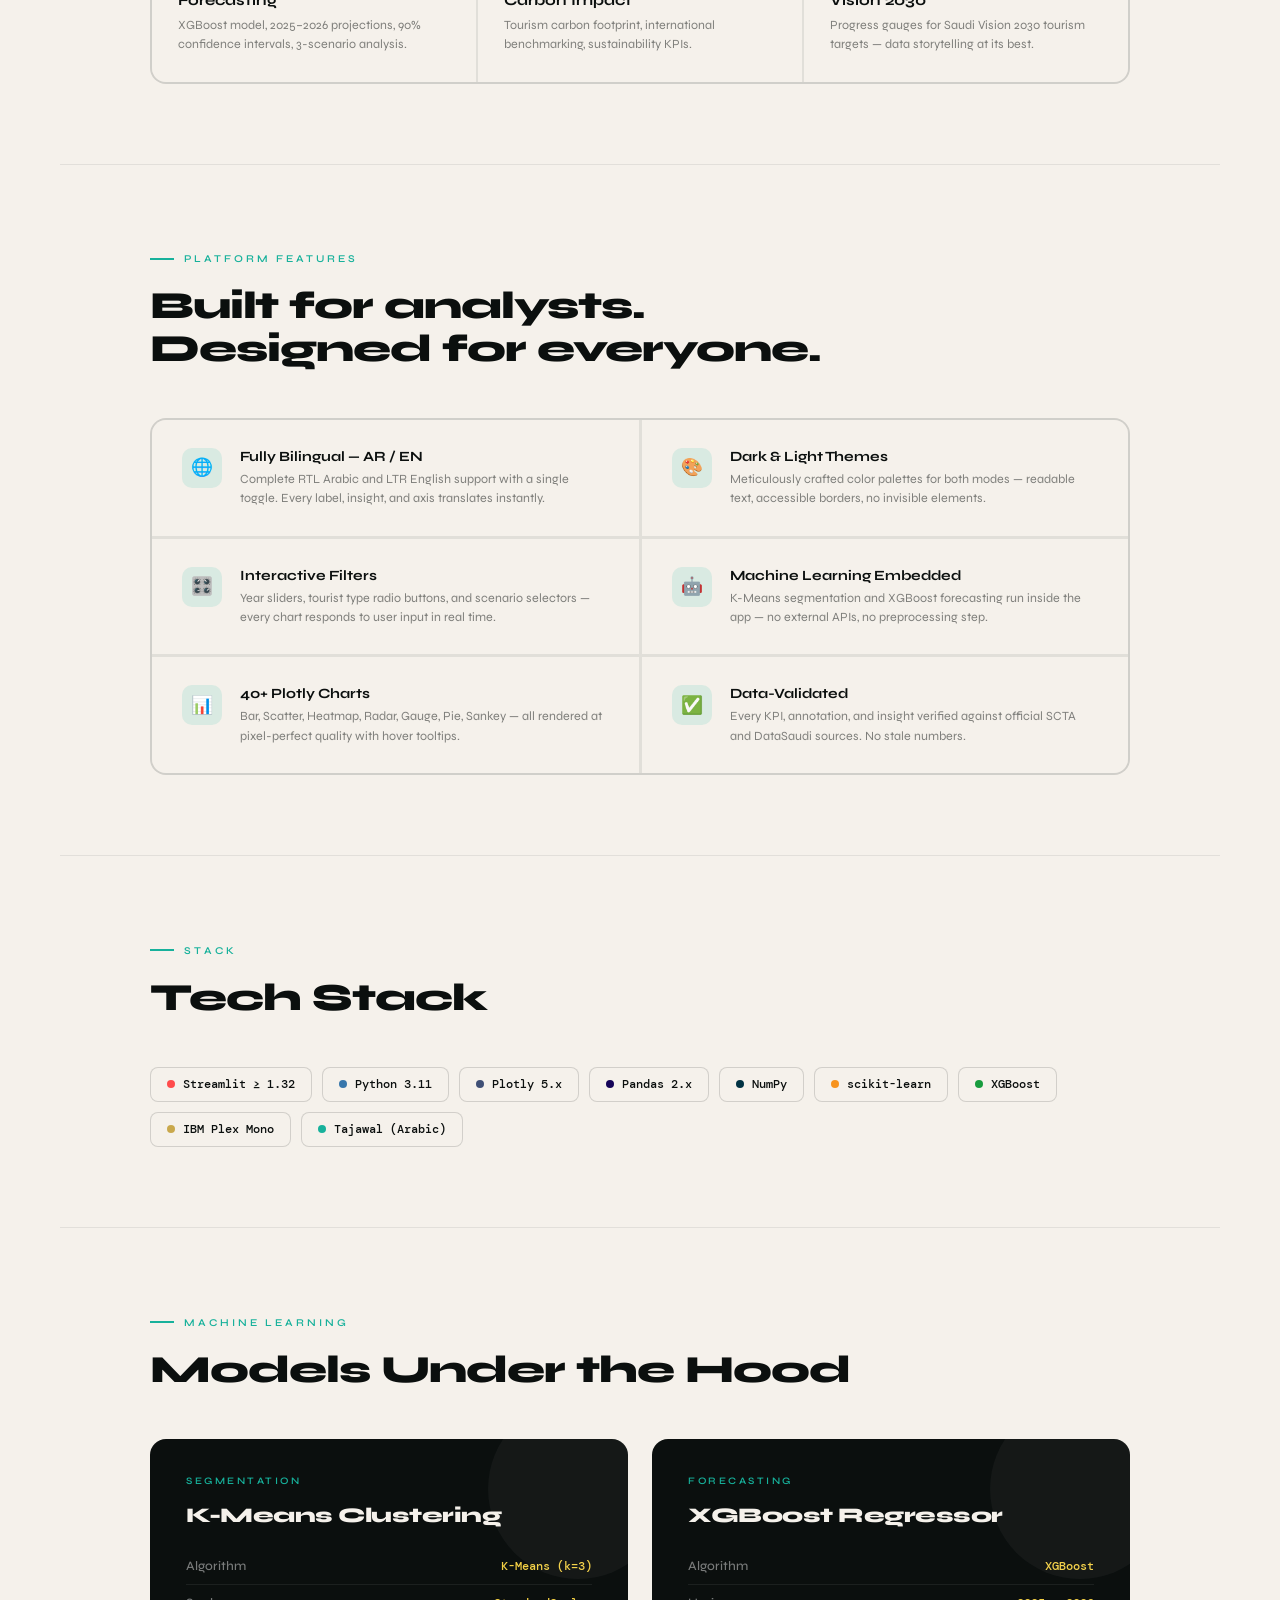
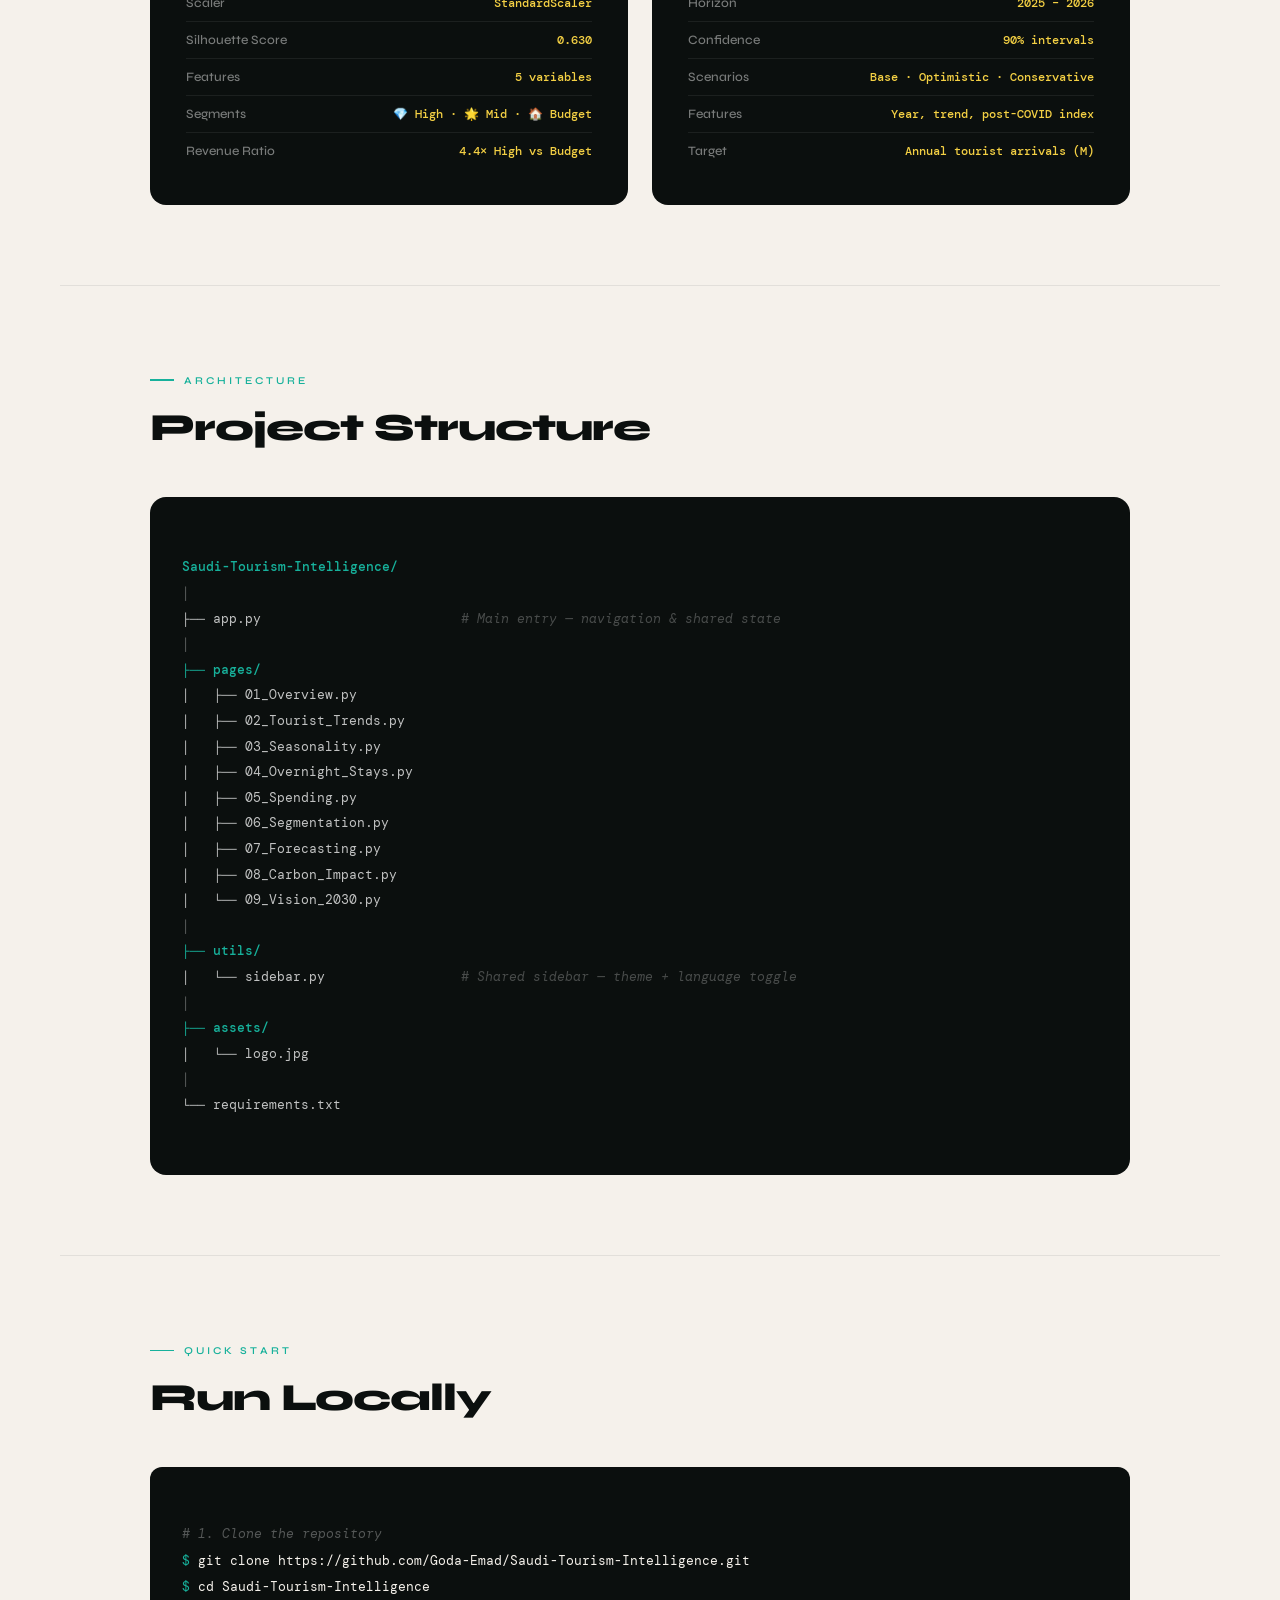
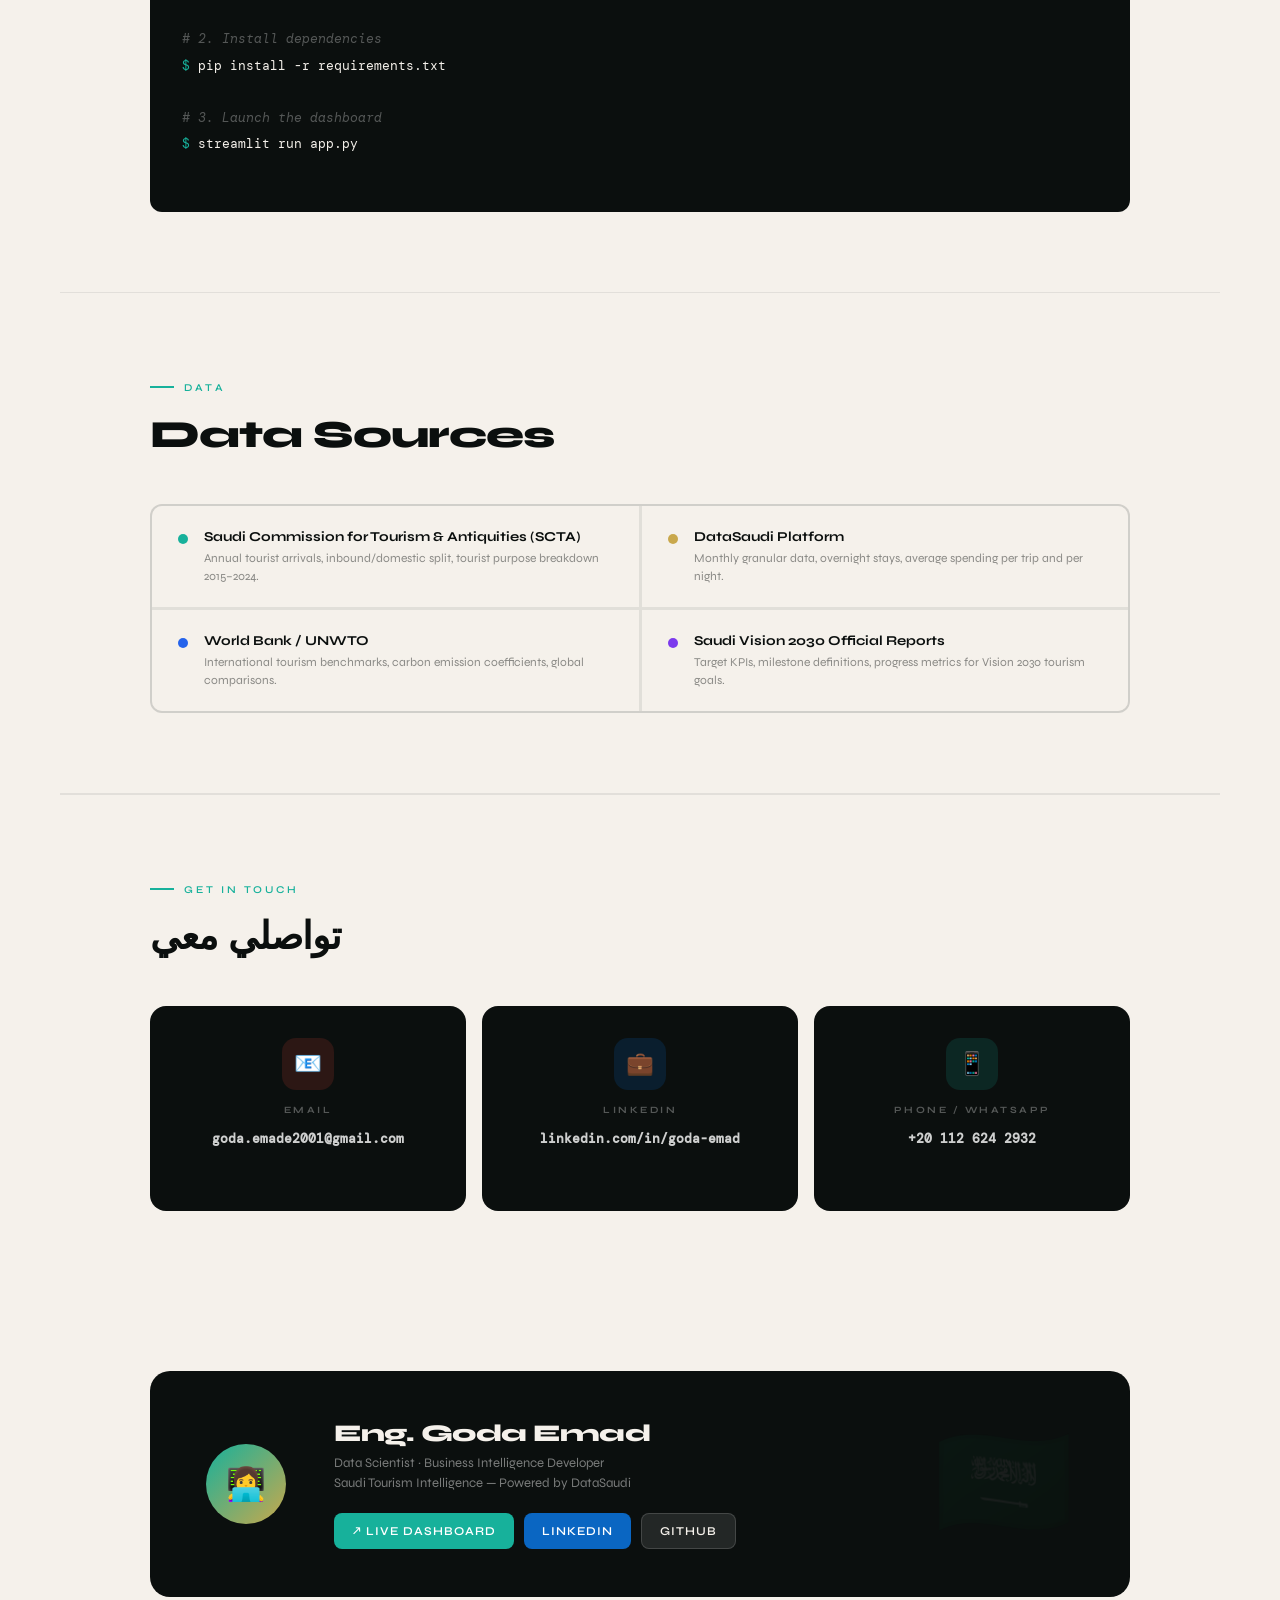
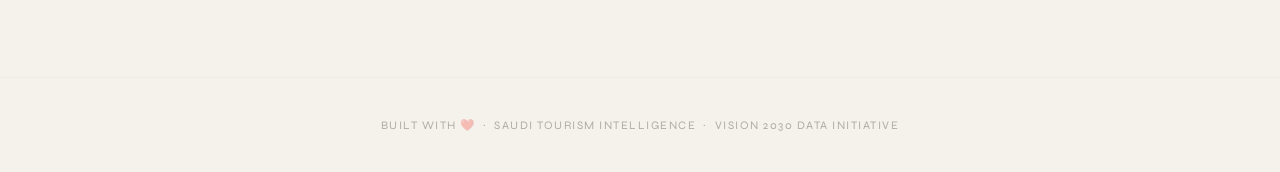
==== commit b61eee5b: "Update index.html" ====
--- a/index.html
+++ b/index.html
@@ -523,6 +523,54 @@
 .stagger > *:nth-child(8){transition-delay:.56s}
 .stagger > *:nth-child(9){transition-delay:.64s}
 
+/* ── TRANSLATE BUTTON ── */
+.lang-toggle{
+  display:inline-flex;align-items:center;gap:7px;
+  padding:7px 16px;border-radius:999px;
+  font-size:.72rem;font-weight:700;letter-spacing:1.5px;text-transform:uppercase;
+  background:rgba(201,168,76,.15);
+  border:1.5px solid rgba(201,168,76,.4);
+  color:var(--gold);cursor:pointer;
+  transition:all .22s;font-family:var(--display);
+}
+.lang-toggle:hover{background:var(--gold);color:#fff;border-color:var(--gold)}
+
+/* ── CV BUTTON ── */
+.pill-link.cv{
+  background:rgba(23,177,155,.12);
+  border-color:rgba(23,177,155,.4);
+  color:var(--teal);
+}
+.pill-link.cv:hover{background:var(--teal);color:#fff;border-color:var(--teal)}
+
+/* ── CONTACT SECTION ── */
+.contact-grid{
+  display:grid;grid-template-columns:repeat(3,1fr);gap:16px;
+}
+.contact-card{
+  background:var(--ink);border-radius:16px;padding:32px 28px;
+  display:flex;flex-direction:column;align-items:center;
+  gap:14px;text-align:center;text-decoration:none;
+  transition:all .25s;position:relative;overflow:hidden;
+}
+.contact-card::before{
+  content:'';position:absolute;inset:0;
+  background:linear-gradient(135deg,rgba(23,177,155,.08),transparent);
+  opacity:0;transition:opacity .25s;
+}
+.contact-card:hover{transform:translateY(-4px);box-shadow:0 16px 40px rgba(11,15,14,.3)}
+.contact-card:hover::before{opacity:1}
+.contact-icon{
+  width:52px;height:52px;border-radius:14px;
+  display:flex;align-items:center;justify-content:center;font-size:1.4rem;
+}
+.contact-label{font-size:.6rem;font-weight:700;letter-spacing:2.5px;text-transform:uppercase;color:rgba(255,255,255,.3)}
+.contact-val{font-size:.82rem;font-weight:600;color:rgba(255,255,255,.8);font-family:var(--mono);word-break:break-all}
+.contact-arrow{font-size:.75rem;color:var(--teal);font-weight:700;margin-top:4px;opacity:0;transform:translateX(-4px);transition:all .2s}
+.contact-card:hover .contact-arrow{opacity:1;transform:translateX(0)}
+
+@media(max-width:768px){.contact-grid{grid-template-columns:1fr}}
+
 /* ── CORNER ACCENT ── */
 .corner-accent{
   position:absolute;top:0;right:0;
@@ -561,6 +609,8 @@
       Saudi Tourism Intelligence
     </div>
     <div class="topbar-links">
+      <button class="lang-toggle" onclick="toggleLang()" id="langBtn">🌐 عربي</button>
+      <a class="pill-link cv" href="GODA-EMAD-ELSAYED-EL-TAWEIL-CV.pdf" download>⬇ CV</a>
       <a class="pill-link" href="https://www.linkedin.com/in/goda-emad/" target="_blank">LinkedIn</a>
       <a class="pill-link" href="https://github.com/Goda-Emad/Saudi-Tourism-Intelligence/tree/main" target="_blank">GitHub</a>
       <a class="pill-link accent" href="https://saudi-tourism-intelligence-zyayphbqpoqx623bg5neme.streamlit.app/" target="_blank">↗ Live Demo</a>
@@ -856,6 +906,35 @@
 
 <div class="divider"></div>
 
+<div class="divider"></div>
+
+<!-- ══ CONTACT ═══════════════════════════════════════════════════ -->
+<section>
+  <div class="section-eyebrow reveal">Get In Touch</div>
+  <h2 class="section-title reveal">تواصلي معي</h2>
+
+  <div class="contact-grid reveal stagger">
+    <a class="contact-card" href="mailto:goda.emade2001@gmail.com">
+      <div class="contact-icon" style="background:rgba(234,67,53,.15);">📧</div>
+      <div class="contact-label">Email</div>
+      <div class="contact-val">goda.emade2001@gmail.com</div>
+      <div class="contact-arrow">Send email →</div>
+    </a>
+    <a class="contact-card" href="https://www.linkedin.com/in/goda-emad/" target="_blank">
+      <div class="contact-icon" style="background:rgba(10,102,194,.18);">💼</div>
+      <div class="contact-label">LinkedIn</div>
+      <div class="contact-val">linkedin.com/in/goda-emad</div>
+      <div class="contact-arrow">Connect →</div>
+    </a>
+    <a class="contact-card" href="tel:+201126242932">
+      <div class="contact-icon" style="background:rgba(23,177,155,.15);">📱</div>
+      <div class="contact-label">Phone / WhatsApp</div>
+      <div class="contact-val">+20 112 624 2932</div>
+      <div class="contact-arrow">Call →</div>
+    </a>
+  </div>
+</section>
+
 <!-- ══ AUTHOR ════════════════════════════════════════════════════ -->
 <section>
   <div class="author-block reveal">
@@ -879,12 +958,116 @@
 </footer>
 
 <script>
+// ── LANGUAGE TOGGLE ──────────────────────────────────────────────
+const translations = {
+  en: {
+    langBtn:      '🌐 عربي',
+    eyebrow:      'Data Science · Business Intelligence · Vision 2030',
+    h1:           'Saudi Tourism<br/><span class="teal">Intelligence</span>',
+    subtitle:     'منصة تحليل السياحة السعودية · 2015 — 2024',
+    desc:         'An interactive bilingual analytics platform covering a decade of Saudi tourism data. From K-Means segmentation to XGBoost forecasting — built to track Vision 2030 progress with production-grade Streamlit dashboards.',
+    btnPrimary:   '↗ Launch Dashboard',
+    btnOutline:   'View Source',
+    stat0lbl:     'Tourists 2024',
+    stat1lbl:     'Dashboard Modules',
+    stat2lbl:     'Interactive Charts',
+    stat3lbl:     'AR · EN',
+    secEyebrow1:  'Dashboard Modules',
+    secTitle1:    '9 Pages.<br/>One Platform.',
+    secEyebrow2:  'Platform Features',
+    secTitle2:    'Built for analysts.<br/>Designed for everyone.',
+    secEyebrow3:  'Stack',
+    secTitle3:    'Tech Stack',
+    secEyebrow4:  'Machine Learning',
+    secTitle4:    'Models Under the Hood',
+    secEyebrow5:  'Architecture',
+    secTitle5:    'Project Structure',
+    secEyebrow6:  'Quick Start',
+    secTitle6:    'Run Locally',
+    secEyebrow7:  'Data',
+    secTitle7:    'Data Sources',
+    secEyebrow8:  'Get In Touch',
+    secTitle8:    'تواصلي معي',
+    contactTitle: 'تواصلي معي',
+    dir:          'ltr',
+  },
+  ar: {
+    langBtn:      '🌐 English',
+    eyebrow:      'علوم البيانات · ذكاء الأعمال · رؤية 2030',
+    h1:           'السياحة السعودية<br/><span class="teal">الذكية</span>',
+    subtitle:     'Saudi Tourism Intelligence · 2015 — 2024',
+    desc:         'منصة تحليلية تفاعلية ثنائية اللغة تغطي عشر سنوات من بيانات السياحة السعودية. من K-Means Segmentation إلى XGBoost Forecasting — مبنية لقياس التقدم نحو رؤية 2030.',
+    btnPrimary:   '↗ تشغيل اللوحة',
+    btnOutline:   'عرض الكود',
+    stat0lbl:     'سائح في 2024',
+    stat1lbl:     'صفحات اللوحة',
+    stat2lbl:     'مخطط تفاعلي',
+    stat3lbl:     'عربي · إنجليزي',
+    secEyebrow1:  'وحدات اللوحة',
+    secTitle1:    '9 صفحات.<br/>منصة واحدة.',
+    secEyebrow2:  'مميزات المنصة',
+    secTitle2:    'مصممة للمحللين.<br/>سهلة للجميع.',
+    secEyebrow3:  'التقنيات',
+    secTitle3:    'التقنيات المستخدمة',
+    secEyebrow4:  'تعلم الآلة',
+    secTitle4:    'النماذج المستخدمة',
+    secEyebrow5:  'البنية',
+    secTitle5:    'هيكل المشروع',
+    secEyebrow6:  'البداية السريعة',
+    secTitle6:    'تشغيل محلياً',
+    secEyebrow7:  'البيانات',
+    secTitle7:    'مصادر البيانات',
+    secEyebrow8:  'تواصل',
+    secTitle8:    'تواصلي معي',
+    contactTitle: 'تواصلي معي',
+    dir:          'rtl',
+  }
+};
+
+let currentLang = 'en';
+
+function toggleLang() {
+  currentLang = currentLang === 'en' ? 'ar' : 'en';
+  const T = translations[currentLang];
+  const isAr = currentLang === 'ar';
+
+  // direction
+  document.documentElement.setAttribute('dir', T.dir);
+  document.documentElement.setAttribute('lang', currentLang);
+  document.body.style.fontFamily = isAr ? "'Tajawal', sans-serif" : "'Syne', sans-serif";
+
+  // topbar button
+  document.getElementById('langBtn').textContent = T.langBtn;
+
+  // hero
+  document.querySelector('.eyebrow').textContent = T.eyebrow;
+  document.querySelector('h1').innerHTML = T.h1;
+  document.querySelector('.arabic-subtitle').textContent = T.subtitle;
+  document.querySelector('.hero-desc').textContent = T.desc;
+  document.querySelector('.btn-primary').textContent = T.btnPrimary;
+  document.querySelector('.btn-outline').textContent = T.btnOutline;
+
+  // stats labels
+  const statLbls = document.querySelectorAll('.stat-lbl');
+  statLbls[0].textContent = T.stat0lbl;
+  statLbls[1].textContent = T.stat1lbl;
+  statLbls[2].textContent = T.stat2lbl;
+  statLbls[3].textContent = T.stat3lbl;
+
+  // section eyebrows & titles
+  const eyebrows = document.querySelectorAll('.section-eyebrow');
+  const titles   = document.querySelectorAll('.section-title');
+  const eKeys = ['secEyebrow1','secEyebrow2','secEyebrow3','secEyebrow4','secEyebrow5','secEyebrow6','secEyebrow7','secEyebrow8'];
+  const tKeys = ['secTitle1','secTitle2','secTitle3','secTitle4','secTitle5','secTitle6','secTitle7','secTitle8'];
+  eyebrows.forEach((el,i) => { if(eKeys[i]) el.textContent = T[eKeys[i]] });
+  titles.forEach((el,i)   => { if(tKeys[i]) el.innerHTML  = T[tKeys[i]] });
+}
+
 // scroll reveal
 const obs = new IntersectionObserver(entries => {
   entries.forEach(e => {
     if(e.isIntersecting){
       e.target.classList.add('visible');
-      // stagger children
       if(e.target.classList.contains('stagger')){
         [...e.target.children].forEach((c,i) => {
           c.style.transitionDelay = (i * 0.07) + 's';
